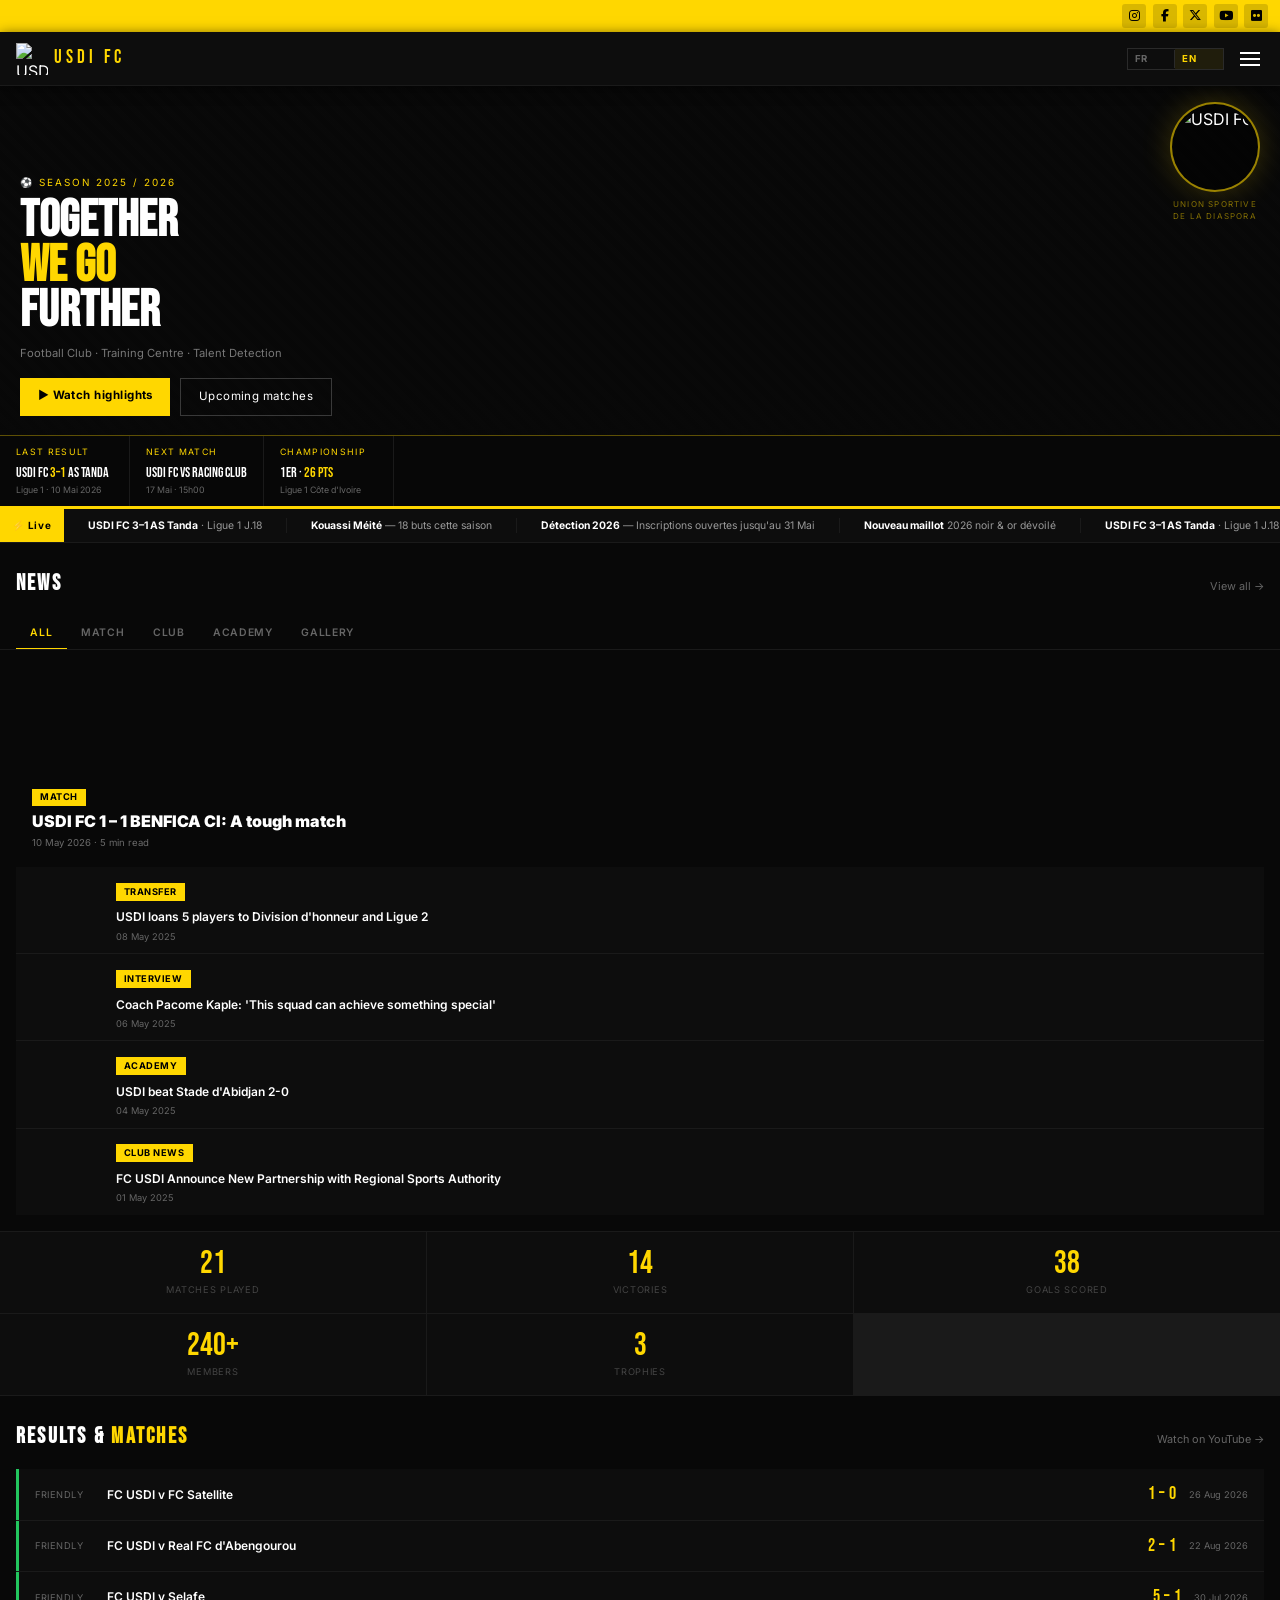
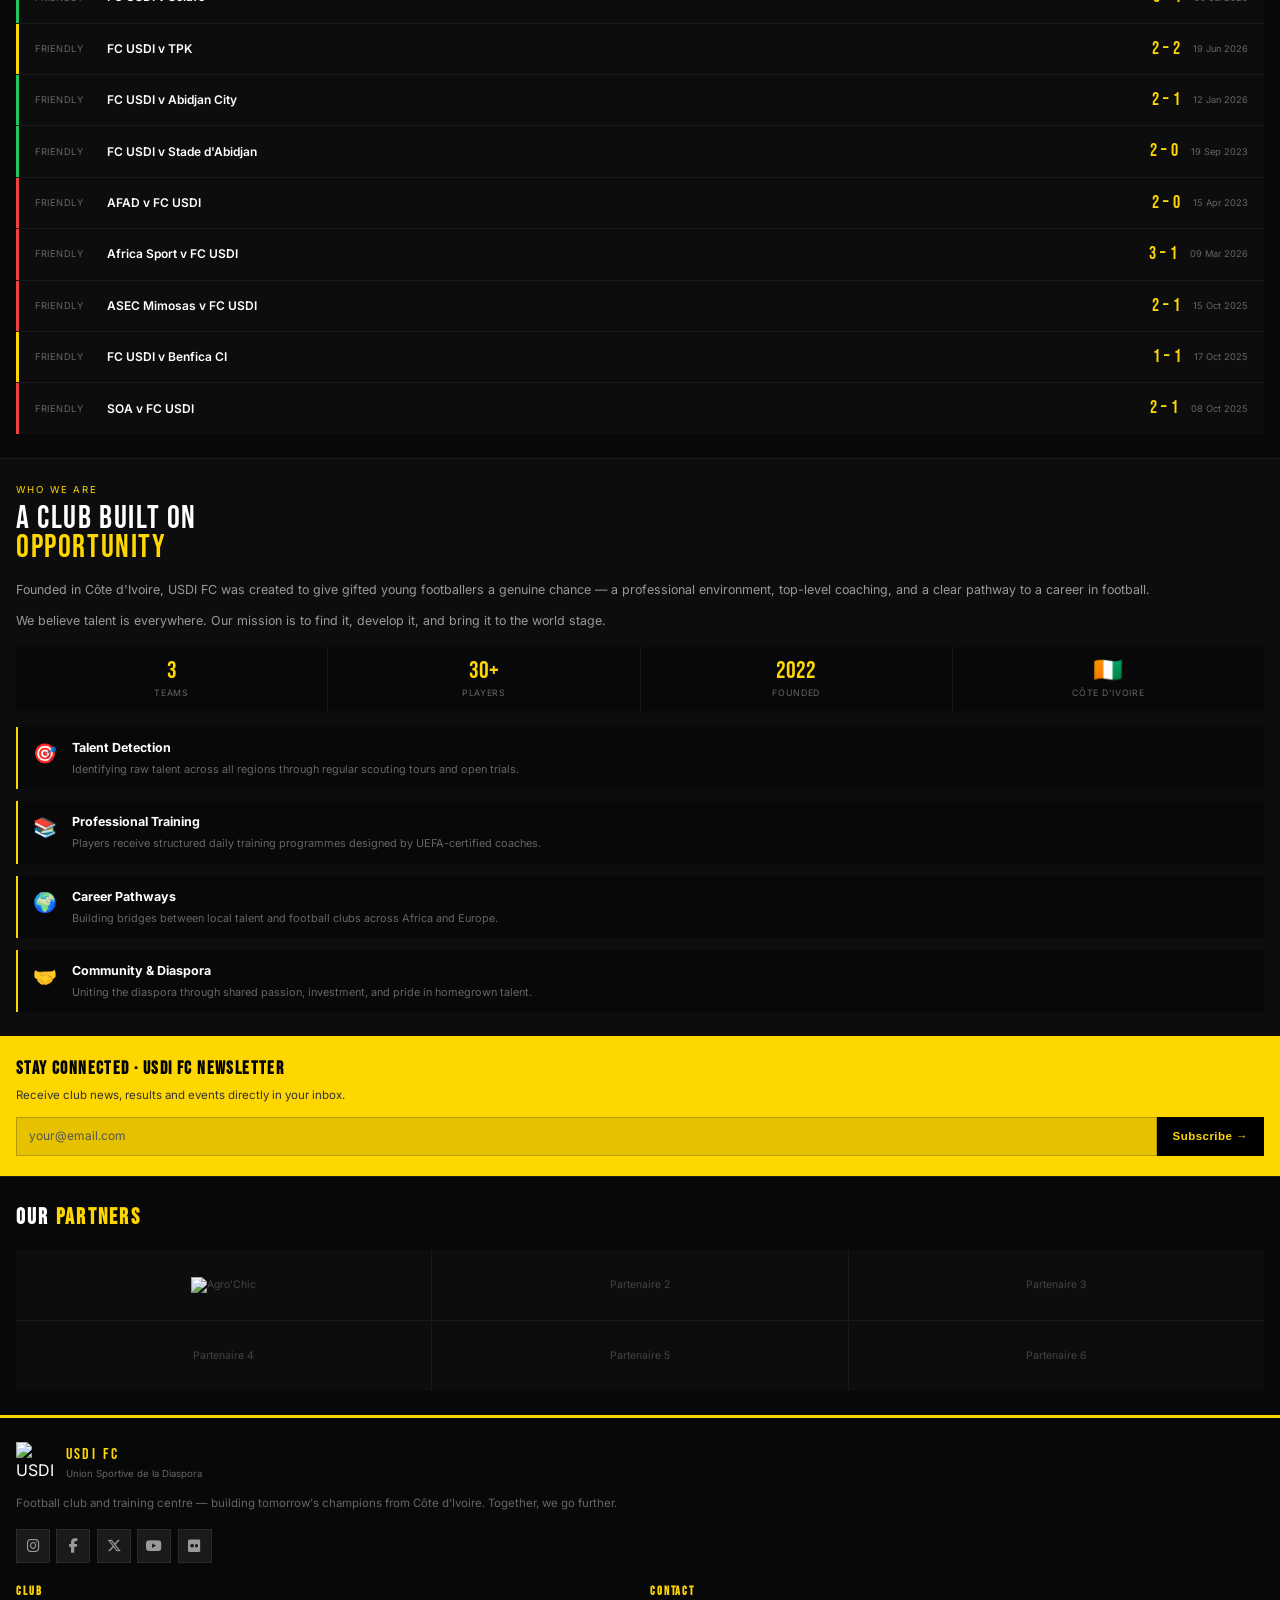
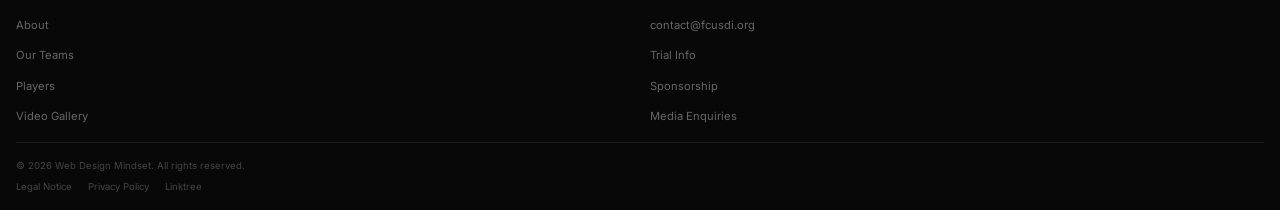
==== mobile/index.html @ ab9804a6 "Contact: standardize email to contact@fcusdi.org sitewide" ====
<!DOCTYPE html>
<html lang="en">
<head>
  <meta charset="UTF-8" />
  <meta name="viewport" content="width=device-width, initial-scale=1.0" />
  <title>USDI FC — Union Sportive de la Diaspora</title>
  <link rel="preconnect" href="https://fonts.googleapis.com" />
  <link rel="preconnect" href="https://fonts.gstatic.com" crossorigin />
  <link href="https://fonts.googleapis.com/css2?family=Bebas+Neue&family=Inter:wght@300;400;500;600;700;900&display=swap" rel="stylesheet" />
  <link rel="stylesheet" href="https://cdnjs.cloudflare.com/ajax/libs/font-awesome/6.6.0/css/all.min.css" crossorigin="anonymous" />
  <link rel="stylesheet" href="https://cdnjs.cloudflare.com/ajax/libs/flag-icons/7.2.3/css/flag-icons.min.css" crossorigin="anonymous" />
  <style>
    /* ── TOKENS ── */
    :root {
      --black:     #080808;
      --black-mid: #0d0d0d;
      --dark:      #1a1a1a;
      --gold:      #FFD700;
      --gold-dim:  rgba(255,215,0,0.35);
      --white:     #ffffff;
      --gray-1:    #2a2a2a;
      --gray-2:    #444;
      --gray-3:    #666;
      --gray-4:    #999;
      --green:     #22c55e;
      --red:       #ef4444;
      --font-d:    'Bebas Neue', sans-serif;
      --font-b:    'Inter', sans-serif;
      --tr:        0.2s ease;
    }
    *, *::before, *::after { margin:0; padding:0; box-sizing:border-box; }
    html { scroll-behavior:smooth; }
    body { font-family:var(--font-b); background:var(--black); color:var(--white); line-height:1.5; }
    a { text-decoration:none; color:inherit; }
    img { display:block; max-width:100%; }
    ul { list-style:none; }

    /* ── ANNOUNCE BAR ── */
    .announce-bar {
      background:var(--gold); padding:0 0.75rem; height:32px;
      display:flex; align-items:center; justify-content:space-between;
      font-size:0.65rem; font-weight:700; color:#000;
    }
    .announce-bar a { color:#000; }
    .announce-bar > div:first-child { display:none; }
    .announce-socials { display:flex; gap:0.4rem; margin-left:auto; }
    .announce-socials a {
      width:24px; height:24px; background:rgba(0,0,0,0.15);
      border-radius:3px; display:flex; align-items:center; justify-content:center;
      font-size:0.78rem; color:#000;
    }

    /* ── NAVBAR ── */
    .navbar {
      position:sticky; top:0; z-index:200;
      background:var(--black-mid); height:54px;
      display:flex; align-items:center; padding:0 1rem;
      gap:0.75rem; border-bottom:1px solid var(--dark);
      box-shadow:0 2px 12px rgba(0,0,0,.6);
    }
    .nav-logo { display:flex; align-items:center; gap:0.4rem; flex-shrink:0; }
    .nav-logo img { width:32px; height:32px; object-fit:contain; }
    .nav-logo-text { font-family:var(--font-d); font-size:1.2rem; color:var(--gold); letter-spacing:0.2em; }
    .nav-spacer { flex:1; }
    .lang-switcher {
      display:flex; align-items:center;
      border:1px solid var(--gray-1); overflow:hidden; flex-shrink:0;
    }
    .lang-btn {
      display:flex; align-items:center; gap:0.2rem;
      padding:0.25rem 0.45rem; background:none; border:none;
      color:var(--gray-3); font-size:0.6rem; font-weight:700;
      letter-spacing:0.06em; text-transform:uppercase; cursor:pointer;
      font-family:var(--font-b);
    }
    .lang-btn .fi { width:16px; height:12px; border-radius:2px; }
    .lang-btn.active { color:var(--gold); background:rgba(255,215,0,0.08); }
    .lang-sep { width:1px; height:18px; background:var(--gray-1); }
    .hamburger { display:flex; flex-direction:column; gap:4px; cursor:pointer; padding:4px; flex-shrink:0; }
    .hamburger span { width:20px; height:2px; background:var(--white); display:block; transition:all var(--tr); }

    /* Mobile nav drawer */
    .nav-drawer {
      display:none; position:fixed; top:0; left:0; right:0; bottom:0;
      background:rgba(0,0,0,0.96); z-index:300; flex-direction:column;
      padding:2rem 1.5rem;
    }
    .nav-drawer.open { display:flex; }
    .nav-drawer-close {
      align-self:flex-end; font-size:1.5rem; color:var(--gray-4);
      cursor:pointer; margin-bottom:2rem;
    }
    .nav-drawer ul { display:flex; flex-direction:column; gap:0; }
    .nav-drawer li a {
      display:block; padding:1rem 0;
      font-family:var(--font-d); font-size:1.8rem; color:var(--white);
      letter-spacing:0.1em; border-bottom:1px solid var(--dark);
      transition:color var(--tr);
    }
    .nav-drawer li a:hover { color:var(--gold); }
    .nav-drawer .btn-join {
      display:block; margin-top:1.5rem; padding:0.9rem;
      background:var(--gold); color:#000; text-align:center;
      font-family:var(--font-d); font-size:1.4rem; letter-spacing:0.15em;
    }

    /* ── HERO ── */
    .hero {
      position:relative; height:420px; overflow:hidden; background:var(--black);
    }
    .hero-bg {
      position:absolute; inset:0;
      background:repeating-linear-gradient(45deg,#111 0,#111 6px,#0d0d0d 6px,#0d0d0d 12px);
      opacity:0.5;
    }
    .hero-overlay { position:absolute; inset:0; background:linear-gradient(to top, rgba(8,8,8,1) 0%, rgba(0,0,0,0.3) 60%); }

    /* Lion watermark */
    .lion-bg {
      position:absolute; inset:0; overflow:hidden; pointer-events:none; z-index:1;
    }
    .lion-ghost {
      position:absolute;
      background:url('../img/lion-bg.png') no-repeat center/contain;
      filter:grayscale(1) brightness(0.5);
    }
    .lion-ghost-1 { width:320px; height:320px; right:-40px; top:-40px; opacity:0.07; animation:lf1 10s ease-in-out infinite; }
    .lion-ghost-2 { width:180px; height:180px; left:-20px; bottom:20px; opacity:0.035; animation:lf2 14s ease-in-out infinite; }
    @keyframes lf1 { 0%,100%{transform:translateY(0) scale(1);opacity:0.07} 50%{transform:translateY(-12px) scale(1.03);opacity:0.1} }
    @keyframes lf2 { 0%,100%{transform:translateY(0);opacity:0.035} 50%{transform:translateY(-8px);opacity:0.055} }

    .hero-content {
      position:absolute; inset:0; z-index:2;
      display:flex; flex-direction:column; justify-content:flex-end;
      padding:1.25rem 1.25rem 90px;
    }
    .hero-season { font-size:0.62rem; color:var(--gold); letter-spacing:0.2em; text-transform:uppercase; margin-bottom:0.5rem; }
    .hero-title {
      font-family:var(--font-d); font-size:3.2rem; line-height:0.88;
      color:var(--white); margin-bottom:0.75rem;
    }
    .hero-title em { color:var(--gold); font-style:normal; }
    .hero-subtitle { font-size:0.7rem; color:rgba(255,255,255,0.45); margin-bottom:1rem; }
    .hero-ctas { display:flex; gap:0.6rem; flex-wrap:wrap; }
    .btn-primary {
      padding:0.6rem 1.1rem; background:var(--gold); color:#000;
      font-size:0.72rem; font-weight:700; letter-spacing:0.04em;
      transition:all var(--tr);
    }
    .btn-ghost {
      padding:0.6rem 1.1rem; border:1px solid rgba(255,255,255,0.2); color:var(--white);
      font-size:0.72rem; letter-spacing:0.04em; transition:all var(--tr);
    }

    /* Hero badge */
    .hero-badge {
      position:absolute; right:1.25rem; top:1rem; z-index:2;
      display:flex; flex-direction:column; align-items:center;
    }
    .hero-badge-ring {
      width:90px; height:90px; border-radius:50%;
      border:2px solid rgba(255,215,0,0.6);
      box-shadow:0 0 30px rgba(255,215,0,0.2);
      display:flex; align-items:center; justify-content:center;
      background:rgba(0,0,0,0.5); overflow:hidden;
    }
    .hero-badge-ring img { width:80px; height:80px; border-radius:50%; object-fit:cover; }
    .hero-badge-label { font-size:0.5rem; color:rgba(255,215,0,0.5); letter-spacing:0.15em; text-align:center; margin-top:0.4rem; text-transform:uppercase; line-height:1.5; }

    /* Score bar */
    .score-bar {
      position:absolute; bottom:0; left:0; right:0; z-index:2;
      background:rgba(8,8,8,0.97); border-top:1px solid var(--gold-dim);
      display:flex; overflow-x:auto; scrollbar-width:none;
    }
    .score-bar::-webkit-scrollbar { display:none; }
    .score-item { flex:0 0 auto; padding:0.6rem 1rem; border-right:1px solid var(--dark); min-width:130px; }
    .score-label { font-size:0.55rem; color:var(--gold); letter-spacing:0.15em; text-transform:uppercase; margin-bottom:0.2rem; }
    .score-value { font-family:var(--font-d); font-size:0.9rem; color:var(--white); }
    .score-value .hl { color:var(--gold); }
    .score-sub { font-size:0.55rem; color:var(--gray-3); }

    /* ── GOLD LINE ── */
    .gold-line { height:3px; background:var(--gold); }

    /* ── TICKER ── */
    .ticker { background:var(--black-mid); border-bottom:1px solid var(--dark); height:34px; display:flex; align-items:center; overflow:hidden; }
    .ticker-label { flex-shrink:0; background:var(--gold); color:#000; padding:0 0.75rem; height:100%; display:flex; align-items:center; font-size:0.62rem; font-weight:700; letter-spacing:0.08em; white-space:nowrap; }
    .ticker-track { display:flex; animation:ticker 25s linear infinite; white-space:nowrap; }
    .ticker-track span { padding:0 1.5rem; font-size:0.65rem; color:var(--gray-4); border-right:1px solid var(--dark); }
    .ticker-track span strong { color:var(--white); }
    @keyframes ticker { 0%{transform:translateX(0)} 100%{transform:translateX(-50%)} }

    /* ── SECTIONS ── */
    .section-wrap { padding:0 1rem; }
    .section-heading { display:flex; justify-content:space-between; align-items:baseline; margin-bottom:1rem; }
    .section-heading h2 { font-family:var(--font-d); font-size:1.4rem; color:var(--white); letter-spacing:0.1em; }
    .section-heading h2 span { color:var(--gold); }
    .section-heading a { font-size:0.68rem; color:var(--gray-3); }

    /* ── NEWS ── */
    .news-section { background:var(--black); padding:1.5rem 0 1rem; }
    .cat-tabs { display:flex; gap:0; overflow-x:auto; margin-bottom:1rem; border-bottom:1px solid var(--dark); scrollbar-width:none; }
    .cat-tabs::-webkit-scrollbar { display:none; }
    .cat-tab { flex-shrink:0; padding:0.5rem 0.9rem; font-size:0.65rem; font-weight:600; color:var(--gray-3); letter-spacing:0.06em; text-transform:uppercase; border-bottom:2px solid transparent; cursor:pointer; white-space:nowrap; margin-bottom:-1px; }
    .cat-tab.active { color:var(--gold); border-bottom-color:var(--gold); }

    .news-featured {
      position:relative; overflow:hidden; cursor:pointer; margin:0 1rem 1px;
    }
    .news-featured-img {
      height:200px;
      background:repeating-linear-gradient(45deg,#1a1a1a 0,#1a1a1a 6px,#111 6px,#111 12px);
      display:flex; align-items:center; justify-content:center; font-size:3rem;
    }
    .news-featured-overlay { position:absolute; inset:0; background:linear-gradient(to top, rgba(8,8,8,1) 0%, rgba(0,0,0,0) 50%); }
    .news-featured-body { position:absolute; bottom:0; left:0; right:0; padding:1rem; }
    .news-tag { display:inline-block; padding:0.12rem 0.5rem; background:var(--gold); color:#000; font-size:0.58rem; font-weight:700; letter-spacing:0.06em; text-transform:uppercase; margin-bottom:0.35rem; }
    .news-featured-title { font-size:1rem; font-weight:900; color:var(--white); line-height:1.2; }
    .news-meta { font-size:0.6rem; color:rgba(255,255,255,0.4); margin-top:0.3rem; }

    .news-grid-mobile { display:flex; flex-direction:column; gap:1px; background:var(--dark); margin:1px 1rem 0; }
    .news-card-sm {
      background:var(--black-mid); display:flex; cursor:pointer;
      transition:background var(--tr);
    }
    .news-card-sm:hover { background:#111; }
    .news-card-sm-img {
      width:90px; height:70px; flex-shrink:0;
      background:repeating-linear-gradient(45deg,#1a1a1a 0,#1a1a1a 6px,#111 6px,#111 12px);
      display:flex; align-items:center; justify-content:center; font-size:1.5rem;
    }
    .news-card-sm-body { padding:0.6rem; flex:1; }
    .news-card-sm-title { font-size:0.75rem; font-weight:600; color:var(--white); line-height:1.3; margin-top:0.2rem; }

    /* ── STATS BAND ── */
    .stats-band { background:var(--black-mid); border-top:1px solid var(--dark); border-bottom:1px solid var(--dark); display:grid; grid-template-columns:repeat(3,1fr); gap:1px; background:var(--dark); }
    .stat-item-m { background:var(--black-mid); padding:1rem 0; text-align:center; }
    .stat-num-m { font-family:var(--font-d); font-size:2rem; color:var(--gold); line-height:1; }
    .stat-lbl-m { font-size:0.58rem; color:var(--gray-2); letter-spacing:0.08em; text-transform:uppercase; margin-top:0.2rem; }

    /* ── FIXTURES ── */
    .fixtures-section { background:var(--black); padding:1.5rem 0; }
    .fixtures-scroll { display:flex; flex-direction:column; gap:1px; background:var(--dark); margin:0 1rem; }
    .fixture-card {
      background:var(--black-mid); padding:0.75rem 1rem;
      border-left:3px solid var(--dark); display:flex; align-items:center; gap:0.75rem;
    }
    .fixture-card.result-win { border-left-color:var(--green); }
    .fixture-card.result-loss { border-left-color:var(--red); }
    .fixture-card.result-draw { border-left-color:var(--gold); }
    .fixture-comp { font-size:0.58rem; color:var(--gray-3); letter-spacing:0.06em; text-transform:uppercase; flex-shrink:0; min-width:60px; }
    .fixture-teams-m { flex:1; font-size:0.75rem; color:var(--white); font-weight:600; }
    .fixture-score-m { font-family:var(--font-d); font-size:1.1rem; color:var(--gold); letter-spacing:0.05em; flex-shrink:0; }
    .fixture-date-m { font-size:0.58rem; color:var(--gray-3); flex-shrink:0; }

    /* ── SPOTLIGHT ── */
    .spotlight-section {
      position:relative; background:var(--black-mid); overflow:hidden;
      height:160px; display:flex; align-items:center;
      border-top:1px solid var(--dark); border-bottom:1px solid var(--dark);
    }
    .spotlight-bg { position:absolute; right:0; top:0; bottom:0; width:60%; background:repeating-linear-gradient(45deg,#111 0,#111 5px,#0d0d0d 5px,#0d0d0d 10px); }
    .spotlight-fade { position:absolute; inset:0; background:linear-gradient(to right, var(--black-mid) 50%, transparent 85%); }
    .spotlight-content { position:relative; z-index:2; padding:0 1.25rem; }
    .spotlight-eye { font-size:0.6rem; color:var(--gold); letter-spacing:0.2em; text-transform:uppercase; margin-bottom:0.35rem; }
    .spotlight-name { font-family:var(--font-d); font-size:2.2rem; line-height:0.88; color:var(--white); margin-bottom:0.4rem; }
    .spotlight-name span { color:var(--gold); }
    .spotlight-detail { font-size:0.65rem; color:var(--gray-3); }

    /* ── PLAYERS ── */
    .players-section { background:var(--black); padding:1.5rem 0; }
    .players-scroll-m { display:flex; gap:1px; background:var(--dark); overflow-x:auto; scrollbar-width:thin; scrollbar-color:var(--gold) var(--black); margin:0 1rem; }
    .player-card-m { background:var(--black-mid); flex:0 0 150px; overflow:hidden; cursor:pointer; }
    .player-card-img-m { height:120px; background:repeating-linear-gradient(45deg,#1a1a1a 0,#1a1a1a 6px,#111 6px,#111 12px); display:flex; align-items:center; justify-content:center; font-size:2rem; position:relative; }
    .player-card-num-m { position:absolute; top:6px; right:6px; font-family:var(--font-d); font-size:1rem; color:var(--gold); }
    .player-card-body-m { padding:0.6rem; }
    .player-pos-m { display:inline-block; padding:0.1rem 0.4rem; font-size:0.58rem; font-weight:700; letter-spacing:0.05em; text-transform:uppercase; margin-bottom:0.2rem; }
    .pos-FWD { background:rgba(255,215,0,0.15); color:var(--gold); }
    .pos-MID { background:rgba(34,197,94,0.15); color:var(--green); }
    .pos-DEF { background:rgba(59,130,246,0.15); color:#60a5fa; }
    .pos-GK  { background:rgba(239,68,68,0.15); color:var(--red); }
    .player-card-m h3 { font-size:0.78rem; font-weight:700; color:var(--white); margin-bottom:0.15rem; }
    .player-team-m { font-size:0.58rem; color:var(--gray-3); margin-bottom:0.4rem; }
    .player-stats-m { display:flex; gap:0.3rem; }
    .pcs-m { text-align:center; flex:1; }
    .pcs-m .v { font-family:var(--font-d); font-size:0.9rem; color:var(--gold); }
    .pcs-m .l { font-size:0.5rem; color:var(--gray-3); text-transform:uppercase; }

    /* ── CLUB SECTION ── */
    .club-section { background:var(--black-mid); padding:1.5rem 0; border-top:1px solid var(--dark); }
    .club-eyebrow { font-size:0.6rem; color:var(--gold); letter-spacing:0.2em; text-transform:uppercase; margin-bottom:0.5rem; }
    .club-title { font-family:var(--font-d); font-size:2rem; line-height:0.9; color:var(--white); letter-spacing:0.05em; margin-bottom:1rem; }
    .club-title em { color:var(--gold); font-style:normal; }
    .club-p { font-size:0.78rem; color:var(--gray-4); line-height:1.7; margin-bottom:0.6rem; }
    .club-stats-m { display:grid; grid-template-columns:repeat(4,1fr); gap:1px; background:var(--dark); margin:1rem 0; }
    .club-stat-m { background:var(--black); padding:0.75rem 0; text-align:center; }
    .club-stat-m .val { font-family:var(--font-d); font-size:1.5rem; color:var(--gold); line-height:1; }
    .club-stat-m .lbl { font-size:0.55rem; color:var(--gray-3); letter-spacing:0.08em; text-transform:uppercase; margin-top:0.2rem; }
    .club-pillars-m { display:flex; flex-direction:column; gap:0.75rem; }
    .club-pillar-m { display:flex; gap:0.75rem; padding:0.75rem; background:var(--black); border-left:2px solid var(--gold); }
    .pillar-icon-m { font-size:1.2rem; flex-shrink:0; width:30px; text-align:center; }
    .club-pillar-m h3 { font-size:0.78rem; font-weight:700; color:var(--white); margin-bottom:0.2rem; }
    .club-pillar-m p { font-size:0.68rem; color:var(--gray-3); line-height:1.5; }

    /* ── NEWSLETTER ── */
    .newsletter-section { background:var(--gold); padding:1.25rem 1rem; }
    .newsletter-section h3 { font-family:var(--font-d); font-size:1.1rem; color:#000; letter-spacing:0.08em; margin-bottom:0.3rem; }
    .newsletter-section p { font-size:0.72rem; color:#333; margin-bottom:0.75rem; }
    .newsletter-form { display:flex; gap:0; }
    .newsletter-input { flex:1; padding:0.6rem 0.75rem; background:rgba(0,0,0,0.1); border:1px solid rgba(0,0,0,0.2); font:inherit; font-size:0.75rem; color:#000; outline:none; }
    .newsletter-input::placeholder { color:#555; }
    .newsletter-btn { padding:0.6rem 1rem; background:#000; color:var(--gold); font-size:0.72rem; font-weight:700; letter-spacing:0.04em; border:none; cursor:pointer; white-space:nowrap; }

    /* ── PARTNERS ── */
    .partners-section { background:var(--black); padding:1.5rem 0; border-top:1px solid var(--dark); }
    .partners-grid-m { display:grid; grid-template-columns:repeat(3,1fr); gap:1px; background:var(--dark); margin:0 1rem; }
    .partner-card-m { background:var(--black-mid); height:70px; display:flex; align-items:center; justify-content:center; font-size:0.65rem; color:var(--gray-2); overflow:hidden; padding:0.4rem; }
    .partner-logo-m { max-width:100%; max-height:60px; object-fit:contain; filter:grayscale(30%); }

    /* ── FOOTER ── */
    .footer { background:var(--black); border-top:3px solid var(--gold); padding:1.5rem 1rem 1rem; }
    .footer-logo-m { display:flex; align-items:center; gap:0.6rem; margin-bottom:0.75rem; }
    .footer-logo-m img { width:40px; height:40px; object-fit:contain; }
    .footer-logo-name { font-family:var(--font-d); font-size:1rem; color:var(--gold); letter-spacing:0.15em; }
    .footer-logo-sub { font-size:0.6rem; color:var(--gray-3); }
    .footer-brand-p { font-size:0.72rem; color:var(--gray-3); line-height:1.6; margin-bottom:1rem; }
    .footer-socials-m { display:flex; gap:0.4rem; margin-bottom:1.25rem; flex-wrap:wrap; }
    .footer-social-m { width:34px; height:34px; background:var(--dark); border:1px solid var(--gray-1); display:flex; align-items:center; justify-content:center; font-size:0.9rem; color:var(--gray-4); transition:all var(--tr); }
    .footer-social-m:hover { background:var(--gold); color:#000; }
    .footer-cols { display:grid; grid-template-columns:1fr 1fr; gap:1.25rem; margin-bottom:1rem; }
    .footer-col h4 { font-family:var(--font-d); font-size:0.78rem; color:var(--gold); letter-spacing:0.15em; margin-bottom:0.6rem; }
    .footer-col ul { display:flex; flex-direction:column; gap:0.4rem; }
    .footer-col a { font-size:0.7rem; color:var(--gray-3); }
    .footer-bottom-m { padding-top:1rem; border-top:1px solid var(--dark); font-size:0.6rem; color:var(--gray-2); display:flex; flex-direction:column; gap:0.4rem; }
    .footer-bottom-m a { color:var(--gray-2); }
    .footer-links-m { display:flex; gap:1rem; flex-wrap:wrap; }
  </style>
</head>
<body>

<!-- ANNOUNCEMENT BAR -->
<div class="announce-bar">
  <div data-i18n-html="announce">🔔 Détection 2026 — <a href="#club">Inscriptions ouvertes</a></div>
  <div class="announce-socials">
    <a href="https://www.instagram.com/unionsportivedeladiaspora/" target="_blank"><i class="fa-brands fa-instagram"></i></a>
    <a href="https://www.facebook.com/unionsportivedeladiaspora" target="_blank"><i class="fa-brands fa-facebook-f"></i></a>
    <a href="https://x.com/fcusdi" target="_blank"><i class="fa-brands fa-x-twitter"></i></a>
    <a href="https://www.youtube.com/channel/UCHBA-fiMs9pzXdzV5kR6Mww" target="_blank"><i class="fa-brands fa-youtube"></i></a>
    <a href="https://www.flickr.com/photos/202598756@N03/albums/" target="_blank"><i class="fa-brands fa-flickr"></i></a>
  </div>
</div>

<!-- NAVBAR -->
<nav class="navbar">
  <a class="nav-logo" href="../FC USDI Desktop.html">
    <img src="../img/logo.png" alt="USDI FC" />
    <span class="nav-logo-text">USDI FC</span>
  </a>
  <div class="nav-spacer"></div>
  <div class="lang-switcher">
    <button class="lang-btn" data-lang="fr" onclick="setLang('fr')">FR <span class="fi fi-fr"></span></button>
    <span class="lang-sep"></span>
    <button class="lang-btn active" data-lang="en" onclick="setLang('en')">EN <span class="fi fi-gb"></span></button>
  </div>
  <div class="hamburger" onclick="document.getElementById('drawer').classList.add('open')">
    <span></span><span></span><span></span>
  </div>
</nav>

<!-- NAV DRAWER -->
<div class="nav-drawer" id="drawer">
  <div class="nav-drawer-close" onclick="document.getElementById('drawer').classList.remove('open')">✕</div>
  <ul>
    <li><a href="../FC USDI Desktop.html" data-i18n="nav.home" onclick="document.getElementById('drawer').classList.remove('open')"><i class="fa-solid fa-house" style="color:var(--gold);margin-right:.6rem;width:1.2rem"></i>Accueil</a></li>
    <li><a href="#news" data-i18n="nav.news" onclick="document.getElementById('drawer').classList.remove('open')"><i class="fa-solid fa-newspaper" style="color:var(--gold);margin-right:.6rem;width:1.2rem"></i>Actualités</a></li>
    <li><a href="../teams.html" data-i18n="nav.team" onclick="document.getElementById('drawer').classList.remove('open')"><i class="fa-solid fa-shield-halved" style="color:var(--gold);margin-right:.6rem;width:1.2rem"></i>Équipe</a></li>
    <li><a href="#fixtures" data-i18n="nav.results" onclick="document.getElementById('drawer').classList.remove('open')"><i class="fa-solid fa-futbol" style="color:var(--gold);margin-right:.6rem;width:1.2rem"></i>Résultats</a></li>
    <li><a href="#club" data-i18n="nav.club" onclick="document.getElementById('drawer').classList.remove('open')"><i class="fa-solid fa-star" style="color:var(--gold);margin-right:.6rem;width:1.2rem"></i>Club</a></li>
  </ul>
  <a href="https://wa.me/+436607118373" target="_blank" class="btn-join" data-i18n="nav.join">Rejoindre</a>
</div>

<!-- HERO -->
<section class="hero">
  <div class="hero-bg"></div>
  <div class="hero-overlay"></div>
  <div class="lion-bg">
    <div class="lion-ghost lion-ghost-1"></div>
    <div class="lion-ghost lion-ghost-2"></div>
  </div>
  <div class="hero-badge">
    <div class="hero-badge-ring">
      <img src="../img/logo.png" alt="USDI FC" />
    </div>
    <div class="hero-badge-label">UNION SPORTIVE<br />DE LA DIASPORA</div>
  </div>
  <div class="hero-content">
    <div class="hero-season" data-i18n="hero.season">⚽ Saison 2025 / 2026</div>
    <h1 class="hero-title" data-i18n-html="hero.title">ENSEMBLE<br /><em>ON VA</em><br />PLUS LOIN</h1>
    <p class="hero-subtitle" data-i18n="hero.subtitle">Club de Football · Centre de Formation · Détection de Talents</p>
    <div class="hero-ctas">
      <a href="https://youtu.be/dxUdnCNXiu0?si=s-A_6BBn8gPugwDK" target="_blank" class="btn-primary" data-i18n="hero.cta1">▶ Voir les temps forts</a>
      <a href="#fixtures" class="btn-ghost" data-i18n="hero.cta2">Prochains matchs</a>
    </div>
  </div>
  <div class="score-bar">
    <div class="score-item">
      <div class="score-label" data-i18n="hero.last">Dernier résultat</div>
      <div class="score-value">USDI FC <span class="hl">3–1</span> AS Tanda</div>
      <div class="score-sub">Ligue 1 · 10 Mai 2026</div>
    </div>
    <div class="score-item">
      <div class="score-label" data-i18n="hero.next">Prochain match</div>
      <div class="score-value">USDI FC vs Racing Club</div>
      <div class="score-sub">17 Mai · 15h00</div>
    </div>
    <div class="score-item">
      <div class="score-label" data-i18n="hero.champ">Championnat</div>
      <div class="score-value">1er · <span class="hl">26 pts</span></div>
      <div class="score-sub" data-i18n="hero.champ.sub">Ligue 1 Côte d'Ivoire</div>
    </div>
  </div>
</section>

<!-- GOLD LINE -->
<div class="gold-line"></div>

<!-- TICKER -->
<div class="ticker">
  <span class="ticker-label">⚡ Live</span>
  <div class="ticker-track">
    <span><strong>USDI FC 3–1 AS Tanda</strong> · Ligue 1 J.18</span>
    <span><strong>Kouassi Méité</strong> — 18 buts cette saison</span>
    <span><strong>Détection 2026</strong> — Inscriptions ouvertes jusqu'au 31 Mai</span>
    <span><strong>Nouveau maillot</strong> 2026 noir &amp; or dévoilé</span>
    <span><strong>USDI FC 3–1 AS Tanda</strong> · Ligue 1 J.18</span>
    <span><strong>Kouassi Méité</strong> — 18 buts cette saison</span>
    <span><strong>Détection 2026</strong> — Inscriptions ouvertes jusqu'au 31 Mai</span>
    <span><strong>Nouveau maillot</strong> 2026 noir &amp; or dévoilé</span>
  </div>
</div>

<!-- NEWS -->
<section class="news-section" id="news">
  <div class="section-wrap">
    <div class="section-heading">
      <h2 data-i18n="news.heading">Actualités</h2>
      <a href="#" data-i18n="news.viewall">Tout voir →</a>
    </div>
  </div>
  <div class="cat-tabs" style="padding:0 1rem">
    <span class="cat-tab active" data-i18n="tab.all">Tout</span>
    <span class="cat-tab" data-i18n="tab.match">Match</span>
    <span class="cat-tab" data-i18n="tab.club">Club</span>
    <span class="cat-tab" data-i18n="tab.academy">Formation</span>
    <span class="cat-tab" data-i18n="tab.gallery">Galerie</span>
  </div>
  <div class="news-featured" onclick="location.href='#'">
    <div class="news-featured-img" style="background:url('../img/match-featured.jpg') center/cover no-repeat;font-size:0"></div>
    <div class="news-featured-overlay"></div>
    <div class="news-featured-body">
      <span class="news-tag" data-i18n="tab.match">Match</span>
      <div class="news-featured-title" data-i18n="news.featured.title">USDI FC 3 – 1 AS Tanda : Une victoire de caractère</div>
      <div class="news-meta" data-i18n="news.featured.meta">10 Mai 2026 · 5 min de lecture</div>
    </div>
  </div>
  <div class="news-grid-mobile" id="news-grid"></div>
</section>

<!-- STATS BAND -->
<div class="stats-band">
  <div class="stat-item-m"><div class="stat-num-m">21</div><div class="stat-lbl-m" data-i18n="stat.matches">Matchs joués</div></div>
  <div class="stat-item-m"><div class="stat-num-m">14</div><div class="stat-lbl-m" data-i18n="stat.wins">Victoires</div></div>
  <div class="stat-item-m"><div class="stat-num-m">38</div><div class="stat-lbl-m" data-i18n="stat.goals">Buts marqués</div></div>
  <div class="stat-item-m"><div class="stat-num-m">240+</div><div class="stat-lbl-m" data-i18n="stat.members">Membres</div></div>
  <div class="stat-item-m"><div class="stat-num-m">3</div><div class="stat-lbl-m" data-i18n="stat.trophies">Trophées</div></div>
</div>

<!-- FIXTURES -->
<section class="fixtures-section" id="fixtures">
  <div class="section-wrap">
    <div class="section-heading">
      <h2 data-i18n-html="fixtures.heading">Résultats & <span>Matchs</span></h2>
      <a href="../teams.html" data-i18n="fixtures.all">Tous →</a>
    </div>
  </div>
  <div class="fixtures-scroll" id="fixtures-strip"></div>
</section>


<!-- CLUB -->
<section class="club-section" id="club">
  <div class="section-wrap">
    <div class="club-eyebrow" data-i18n="club.eyebrow">Qui sommes-nous</div>
    <div class="club-title" data-i18n-html="club.title">Un club fondé sur<br /><em>l'Opportunité</em></div>
    <p class="club-p" data-i18n="club.p1">Fondé en Côte d'Ivoire, l'USDI FC a été créé pour offrir aux jeunes footballeurs talentueux une véritable chance.</p>
    <p class="club-p" data-i18n="club.p2">Nous croyons que le talent est partout. Notre mission est de le découvrir, de le développer, et de le porter sur la scène mondiale.</p>
    <div class="club-stats-m">
      <div class="club-stat-m"><div class="val">3</div><div class="lbl" data-i18n="club.stat.teams">Équipes</div></div>
      <div class="club-stat-m"><div class="val">30+</div><div class="lbl" data-i18n="club.stat.players">Joueurs</div></div>
      <div class="club-stat-m"><div class="val">2022</div><div class="lbl" data-i18n="club.stat.founded">Fondé</div></div>
      <div class="club-stat-m"><div class="val">🇨🇮</div><div class="lbl">Côte d'Ivoire</div></div>
    </div>
    <div class="club-pillars-m">
      <div class="club-pillar-m"><div class="pillar-icon-m">🎯</div><div><h3 data-i18n="club.p1.title">Détection de Talents</h3><p data-i18n="club.p1.text">Identification des talents bruts dans toutes les régions.</p></div></div>
      <div class="club-pillar-m"><div class="pillar-icon-m">📚</div><div><h3 data-i18n="club.p2.title">Formation Professionnelle</h3><p data-i18n="club.p2.text">Programmes d'entraînement par des entraîneurs certifiés UEFA.</p></div></div>
      <div class="club-pillar-m"><div class="pillar-icon-m">🌍</div><div><h3 data-i18n="club.p3.title">Passerelles de Carrière</h3><p data-i18n="club.p3.text">Liens entre talents ivoiriens et clubs à travers l'Afrique et l'Europe.</p></div></div>
      <div class="club-pillar-m"><div class="pillar-icon-m">🤝</div><div><h3 data-i18n="club.p4.title">Communauté &amp; Diaspora</h3><p data-i18n="club.p4.text">Unir la diaspora autour d'une passion partagée.</p></div></div>
    </div>
  </div>
</section>

<!-- NEWSLETTER -->
<div class="newsletter-section" id="contact">
  <h3 data-i18n="newsletter.title">RESTEZ CONNECTÉ · NEWSLETTER USDI FC</h3>
  <p data-i18n="newsletter.sub">Recevez les actualités, résultats et événements du club.</p>
  <div class="newsletter-form">
    <input class="newsletter-input" type="email" placeholder="votre@email.com" data-i18n-ph="newsletter.input" />
    <button class="newsletter-btn" data-i18n="newsletter.btn">S'inscrire →</button>
  </div>
</div>

<!-- PARTNERS -->
<section class="partners-section">
  <div class="section-wrap">
    <div class="section-heading">
      <h2 data-i18n-html="partners.heading">Nos <span>Partenaires</span></h2>
    </div>
  </div>
  <div class="partners-grid-m">
    <div class="partner-card-m"><img src="../img/partner-agrochic.jpg" alt="Agro'Chic" class="partner-logo-m" /></div>
    <div class="partner-card-m" style="font-size:0.65rem;color:var(--gray-2)">Partenaire 2</div>
    <div class="partner-card-m" style="font-size:0.65rem;color:var(--gray-2)">Partenaire 3</div>
    <div class="partner-card-m" style="font-size:0.65rem;color:var(--gray-2)">Partenaire 4</div>
    <div class="partner-card-m" style="font-size:0.65rem;color:var(--gray-2)">Partenaire 5</div>
    <div class="partner-card-m" style="font-size:0.65rem;color:var(--gray-2)">Partenaire 6</div>
  </div>
</section>

<!-- FOOTER -->
<footer class="footer">
  <div class="footer-logo-m">
    <img src="../img/logo.png" alt="USDI FC" />
    <div>
      <div class="footer-logo-name">USDI FC</div>
      <div class="footer-logo-sub">Union Sportive de la Diaspora</div>
    </div>
  </div>
  <p class="footer-brand-p" data-i18n="footer.brand">Club de football et centre de formation — construisons les champions de demain.</p>
  <div class="footer-socials-m">
    <a href="https://www.instagram.com/unionsportivedeladiaspora/" target="_blank" class="footer-social-m"><i class="fa-brands fa-instagram"></i></a>
    <a href="https://www.facebook.com/unionsportivedeladiaspora" target="_blank" class="footer-social-m"><i class="fa-brands fa-facebook-f"></i></a>
    <a href="https://x.com/fcusdi" target="_blank" class="footer-social-m"><i class="fa-brands fa-x-twitter"></i></a>
    <a href="https://www.youtube.com/channel/UCHBA-fiMs9pzXdzV5kR6Mww" target="_blank" class="footer-social-m"><i class="fa-brands fa-youtube"></i></a>
    <a href="https://www.flickr.com/photos/202598756@N03/albums/" target="_blank" class="footer-social-m"><i class="fa-brands fa-flickr"></i></a>
  </div>
  <div class="footer-cols">
    <div class="footer-col">
      <h4 data-i18n="footer.col1">Club</h4>
      <ul>
        <li><a href="#club" data-i18n="footer.about">À propos</a></li>
        <li><a href="../teams.html" data-i18n="footer.teams">Nos équipes</a></li>
        <li><a href="../players.html" data-i18n="footer.players">Joueurs</a></li>
        <li><a href="https://www.youtube.com/channel/UCHBA-fiMs9pzXdzV5kR6Mww" target="_blank" data-i18n="footer.gallery">Galerie vidéo</a></li>
      </ul>
    </div>
    <div class="footer-col">
      <h4 data-i18n="footer.col3">Contact</h4>
      <ul>
        <li><a href="mailto:contact@fcusdi.org">contact@fcusdi.org</a></li>
        <li><a href="https://wa.me/+436607118373" target="_blank" data-i18n="footer.trials">Info détection</a></li>
        <li><a href="#" data-i18n="footer.sponsor">Sponsoring</a></li>
        <li><a href="#" data-i18n="footer.media">Relations presse</a></li>
      </ul>
    </div>
  </div>
  <div class="footer-bottom-m">
    <span data-i18n="footer.copy">© 2026 USDI FC — Union Sportive de la Diaspora. Tous droits réservés.</span>
    <div class="footer-links-m">
      <a href="#" data-i18n="footer.legal">Mentions légales</a>
      <a href="#" data-i18n="footer.privacy">Politique de confidentialité</a>
      <a href="https://linktr.ee/fcusdi" target="_blank">Linktree</a>
    </div>
  </div>
</footer>

<script src="../js/data.js"></script>
<script src="../js/main.js"></script>
<script src="../js/i18n.js"></script>
<script>
  // News cards
  const ng = document.getElementById('news-grid');
  ng.innerHTML = NEWS.map(n => `
    <div class="news-card-sm" onclick="${n.link ? `window.open('${n.link}','_blank')` : `location.href='#'`}">
      <div class="news-card-sm-img" style="${n.photo ? `background:url('../${n.photo}') center/cover no-repeat;font-size:0` : ''}">
        ${n.photo ? '' : n.emoji}
      </div>
      <div class="news-card-sm-body">
        <span class="news-tag">${n.tag}</span>
        <div class="news-card-sm-title">${n.title}</div>
        <div class="news-meta" style="font-size:.58rem;color:var(--gray-3)">${n.date}</div>
      </div>
    </div>
  `).join('');

  // Fixtures
  const fs = document.getElementById('fixtures-strip');
  fs.innerHTML = FIXTURES.map(f => `
    <div class="fixture-card result-${f.result}">
      <div class="fixture-comp">${f.competition}</div>
      <div class="fixture-teams-m">${f.home} v ${f.away}</div>
      <div class="fixture-score-m">${f.score}</div>
      <div class="fixture-date-m">${f.date}</div>
    </div>
  `).join('');


  // Category tabs
  document.querySelectorAll('.cat-tab').forEach(tab => {
    tab.addEventListener('click', () => {
      document.querySelectorAll('.cat-tab').forEach(t => t.classList.remove('active'));
      tab.classList.add('active');
    });
  });
</script>

</body>
</html>
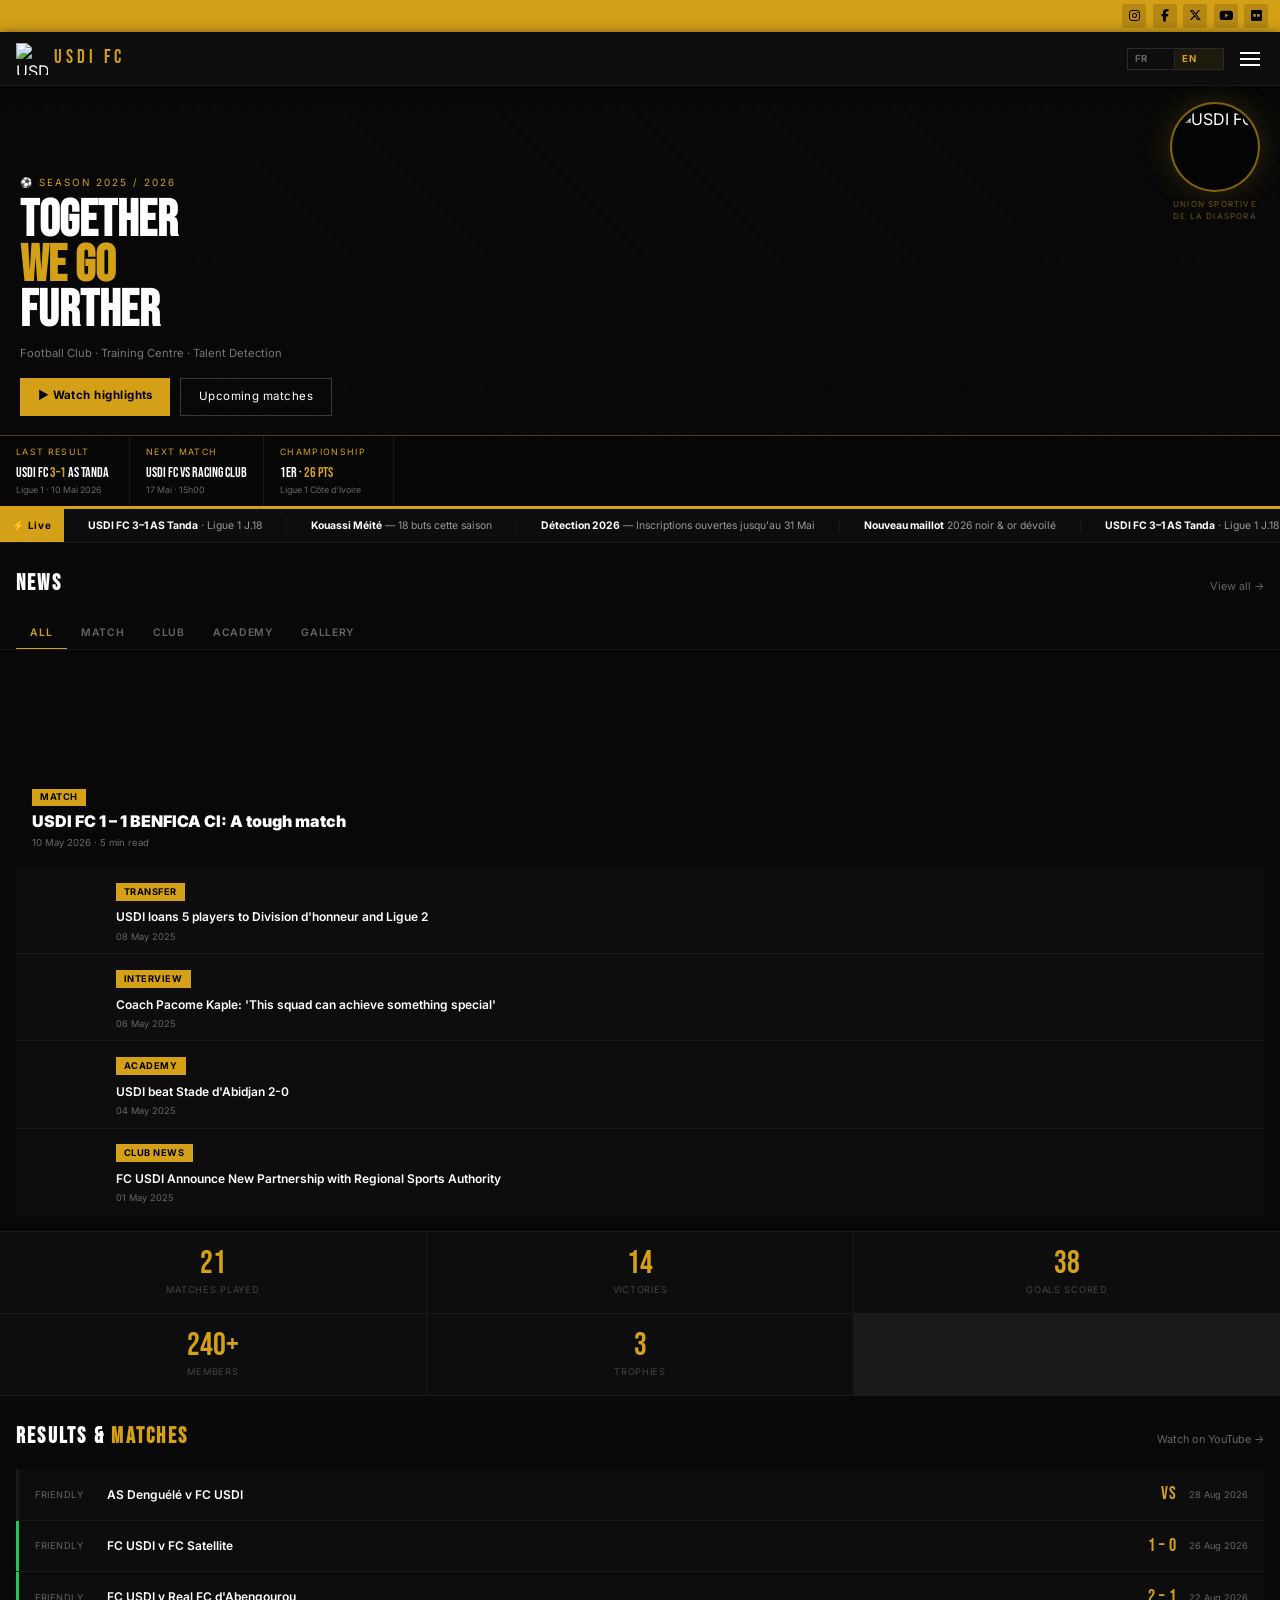
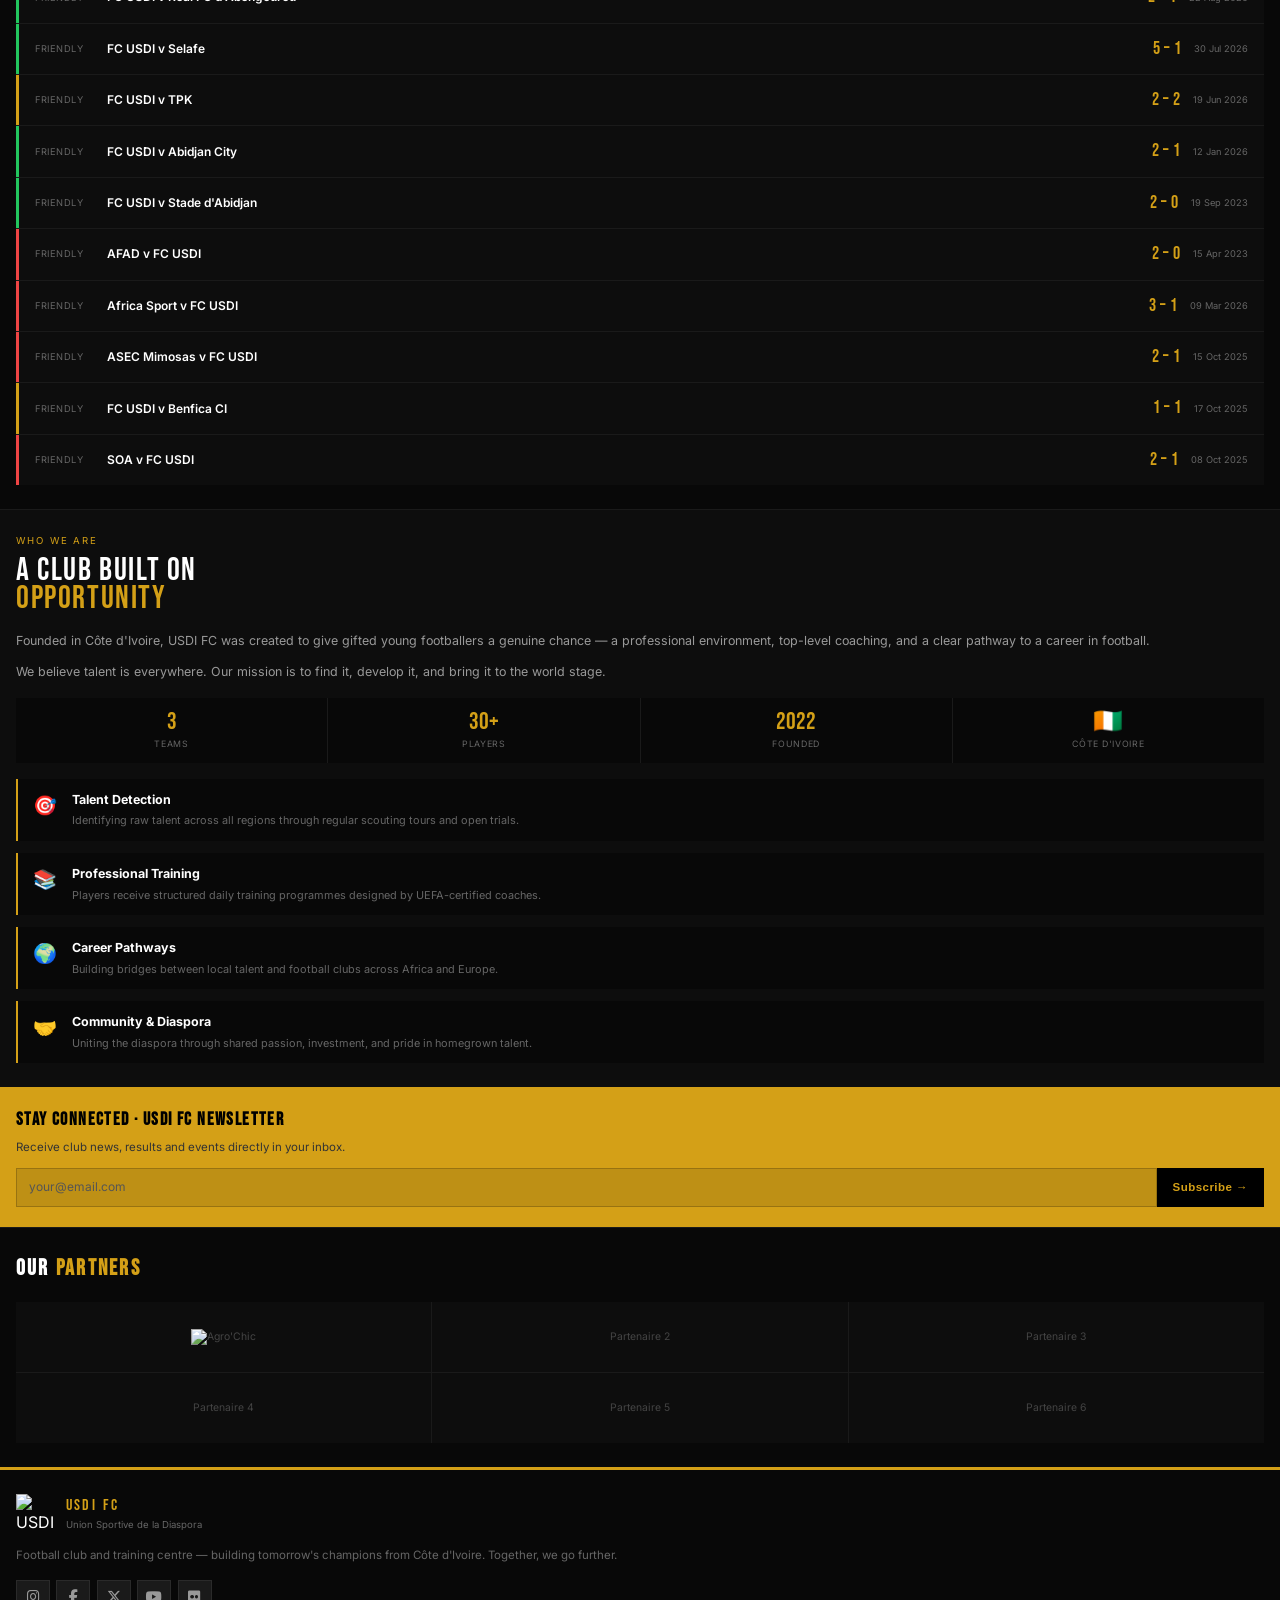
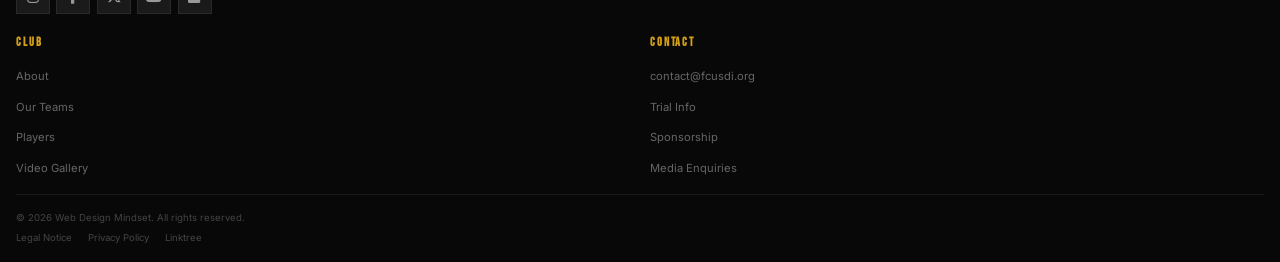
==== commit 0c8c5709: "Theme: replace bright yellow with the softer flyer gold (#D4A017) Co-Authored-By: Claude Sonnet 5.5 " ====
--- a/mobile/index.html
+++ b/mobile/index.html
@@ -15,8 +15,8 @@
       --black:     #080808;
       --black-mid: #0d0d0d;
       --dark:      #1a1a1a;
-      --gold:      #FFD700;
-      --gold-dim:  rgba(255,215,0,0.35);
+      --gold:      #D4A017;
+      --gold-dim:  rgba(212,160,23,0.35);
       --white:     #ffffff;
       --gray-1:    #2a2a2a;
       --gray-2:    #444;
@@ -74,7 +74,7 @@
       font-family:var(--font-b);
     }
     .lang-btn .fi { width:16px; height:12px; border-radius:2px; }
-    .lang-btn.active { color:var(--gold); background:rgba(255,215,0,0.08); }
+    .lang-btn.active { color:var(--gold); background:rgba(212,160,23,0.08); }
     .lang-sep { width:1px; height:18px; background:var(--gray-1); }
     .hamburger { display:flex; flex-direction:column; gap:4px; cursor:pointer; padding:4px; flex-shrink:0; }
     .hamburger span { width:20px; height:2px; background:var(--white); display:block; transition:all var(--tr); }
@@ -159,13 +159,13 @@
     }
     .hero-badge-ring {
       width:90px; height:90px; border-radius:50%;
-      border:2px solid rgba(255,215,0,0.6);
-      box-shadow:0 0 30px rgba(255,215,0,0.2);
+      border:2px solid rgba(212,160,23,0.6);
+      box-shadow:0 0 30px rgba(212,160,23,0.2);
       display:flex; align-items:center; justify-content:center;
       background:rgba(0,0,0,0.5); overflow:hidden;
     }
     .hero-badge-ring img { width:80px; height:80px; border-radius:50%; object-fit:cover; }
-    .hero-badge-label { font-size:0.5rem; color:rgba(255,215,0,0.5); letter-spacing:0.15em; text-align:center; margin-top:0.4rem; text-transform:uppercase; line-height:1.5; }
+    .hero-badge-label { font-size:0.5rem; color:rgba(212,160,23,0.5); letter-spacing:0.15em; text-align:center; margin-top:0.4rem; text-transform:uppercase; line-height:1.5; }
 
     /* Score bar */
     .score-bar {
@@ -276,7 +276,7 @@
     .player-card-num-m { position:absolute; top:6px; right:6px; font-family:var(--font-d); font-size:1rem; color:var(--gold); }
     .player-card-body-m { padding:0.6rem; }
     .player-pos-m { display:inline-block; padding:0.1rem 0.4rem; font-size:0.58rem; font-weight:700; letter-spacing:0.05em; text-transform:uppercase; margin-bottom:0.2rem; }
-    .pos-FWD { background:rgba(255,215,0,0.15); color:var(--gold); }
+    .pos-FWD { background:rgba(212,160,23,0.15); color:var(--gold); }
     .pos-MID { background:rgba(34,197,94,0.15); color:var(--green); }
     .pos-DEF { background:rgba(59,130,246,0.15); color:#60a5fa; }
     .pos-GK  { background:rgba(239,68,68,0.15); color:var(--red); }
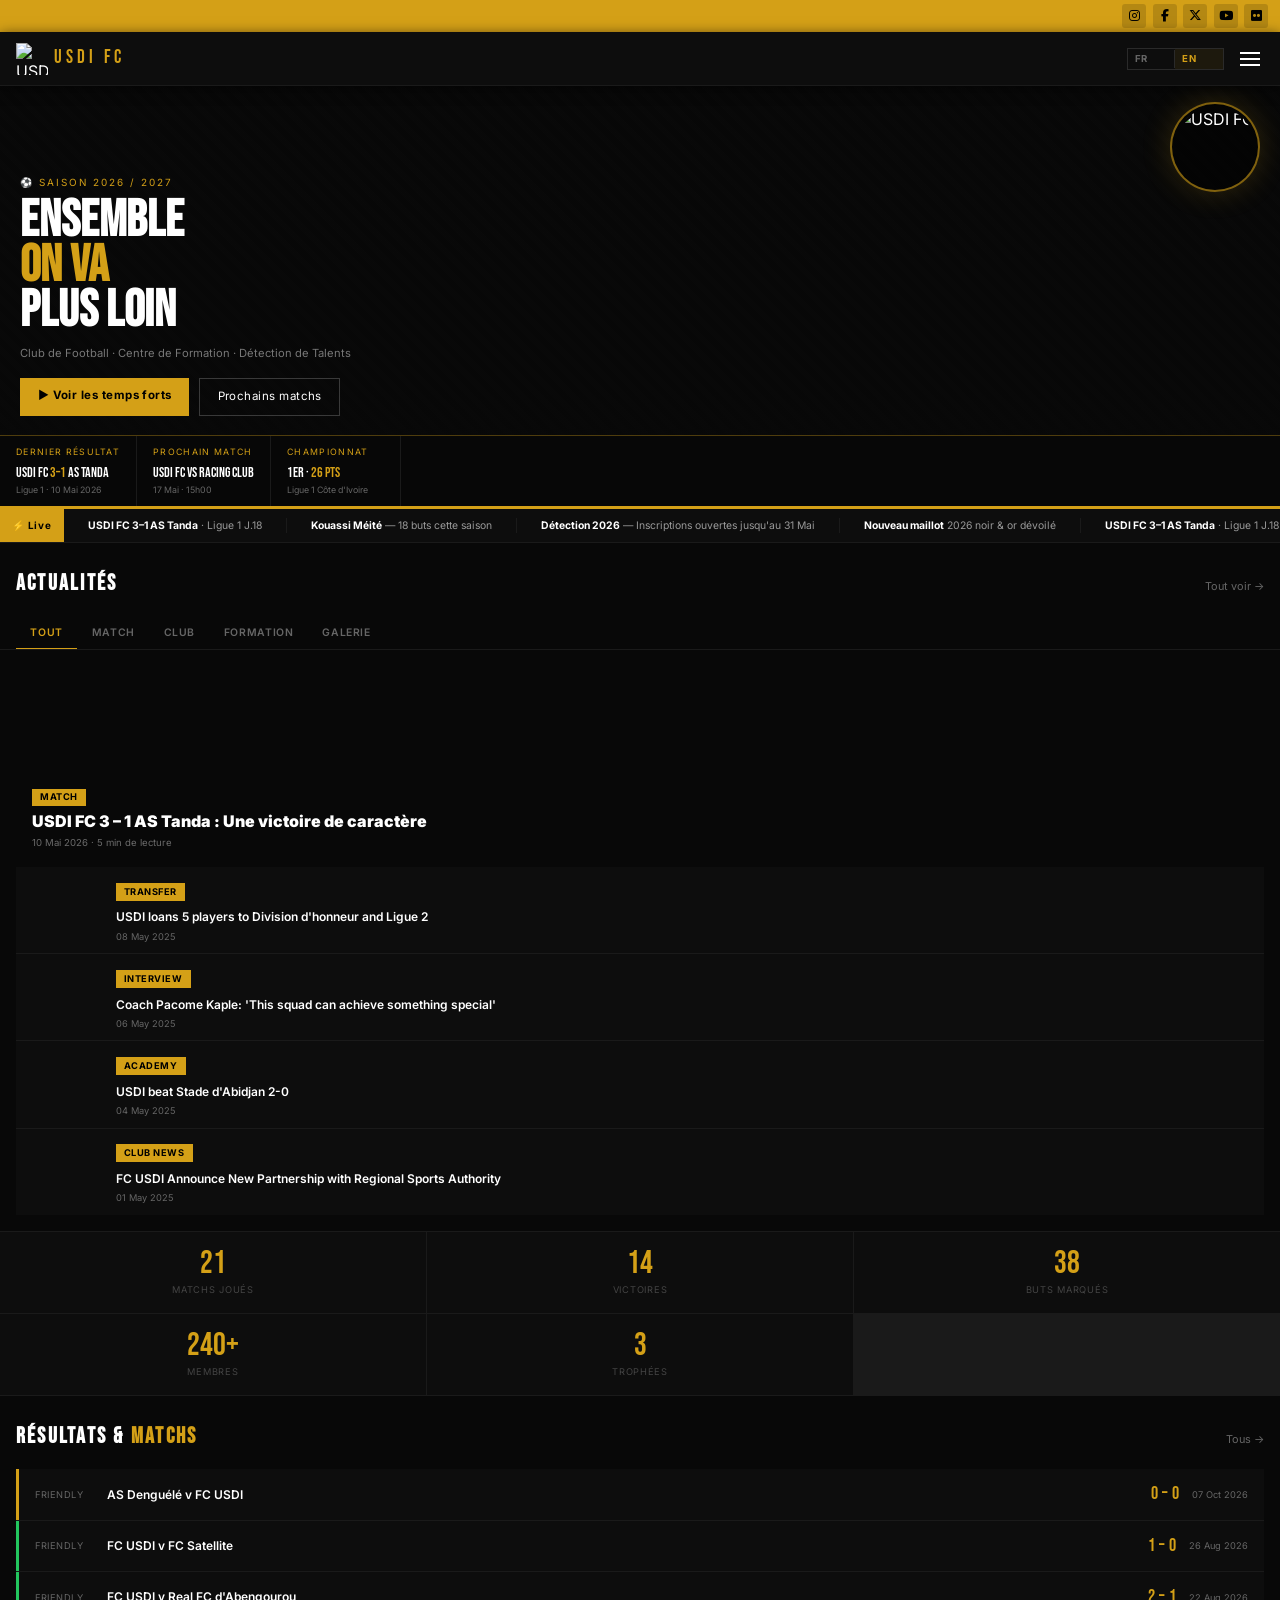
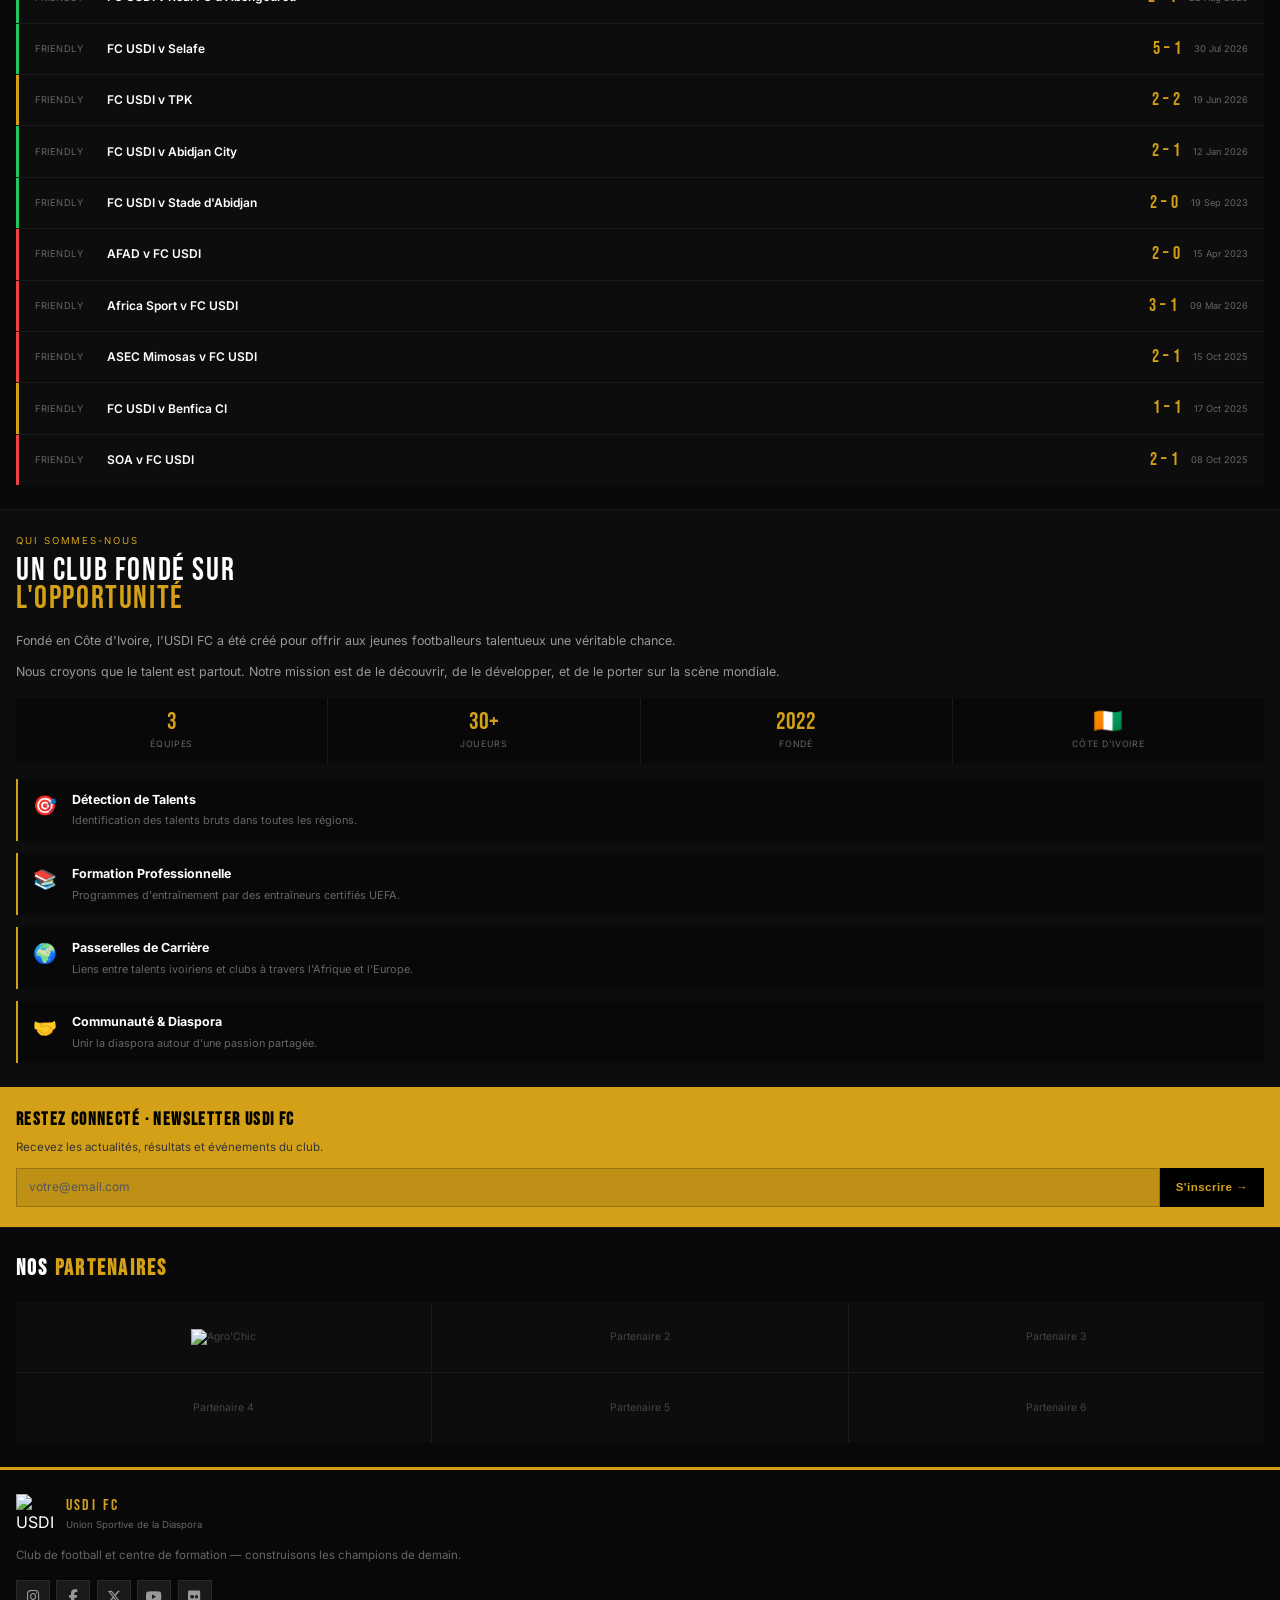
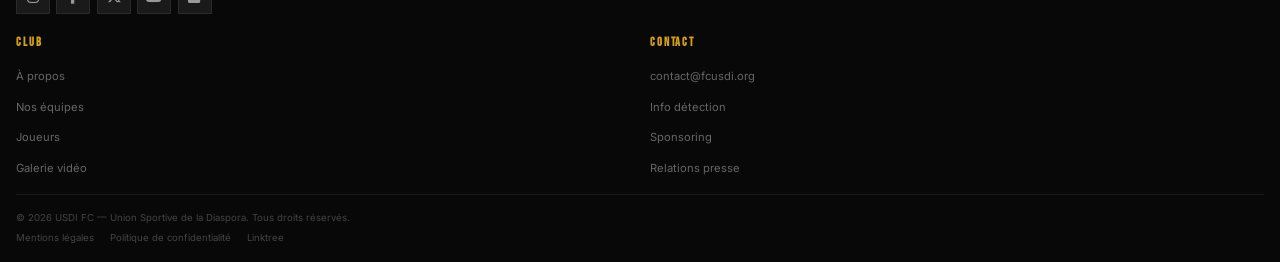
==== commit 3643afd4: "Hero: looping video with sound toggle; auto season (rolls 1 Sept); remove badge label; add AS Dengue" ====
--- a/mobile/index.html
+++ b/mobile/index.html
@@ -393,10 +393,9 @@
     <div class="hero-badge-ring">
       <img src="../img/logo.png" alt="USDI FC" />
     </div>
-    <div class="hero-badge-label">UNION SPORTIVE<br />DE LA DIASPORA</div>
   </div>
   <div class="hero-content">
-    <div class="hero-season" data-i18n="hero.season">⚽ Saison 2025 / 2026</div>
+    <div class="hero-season" data-i18n="hero.season">⚽ Saison 2026 / 2027</div>
     <h1 class="hero-title" data-i18n-html="hero.title">ENSEMBLE<br /><em>ON VA</em><br />PLUS LOIN</h1>
     <p class="hero-subtitle" data-i18n="hero.subtitle">Club de Football · Centre de Formation · Détection de Talents</p>
     <div class="hero-ctas">
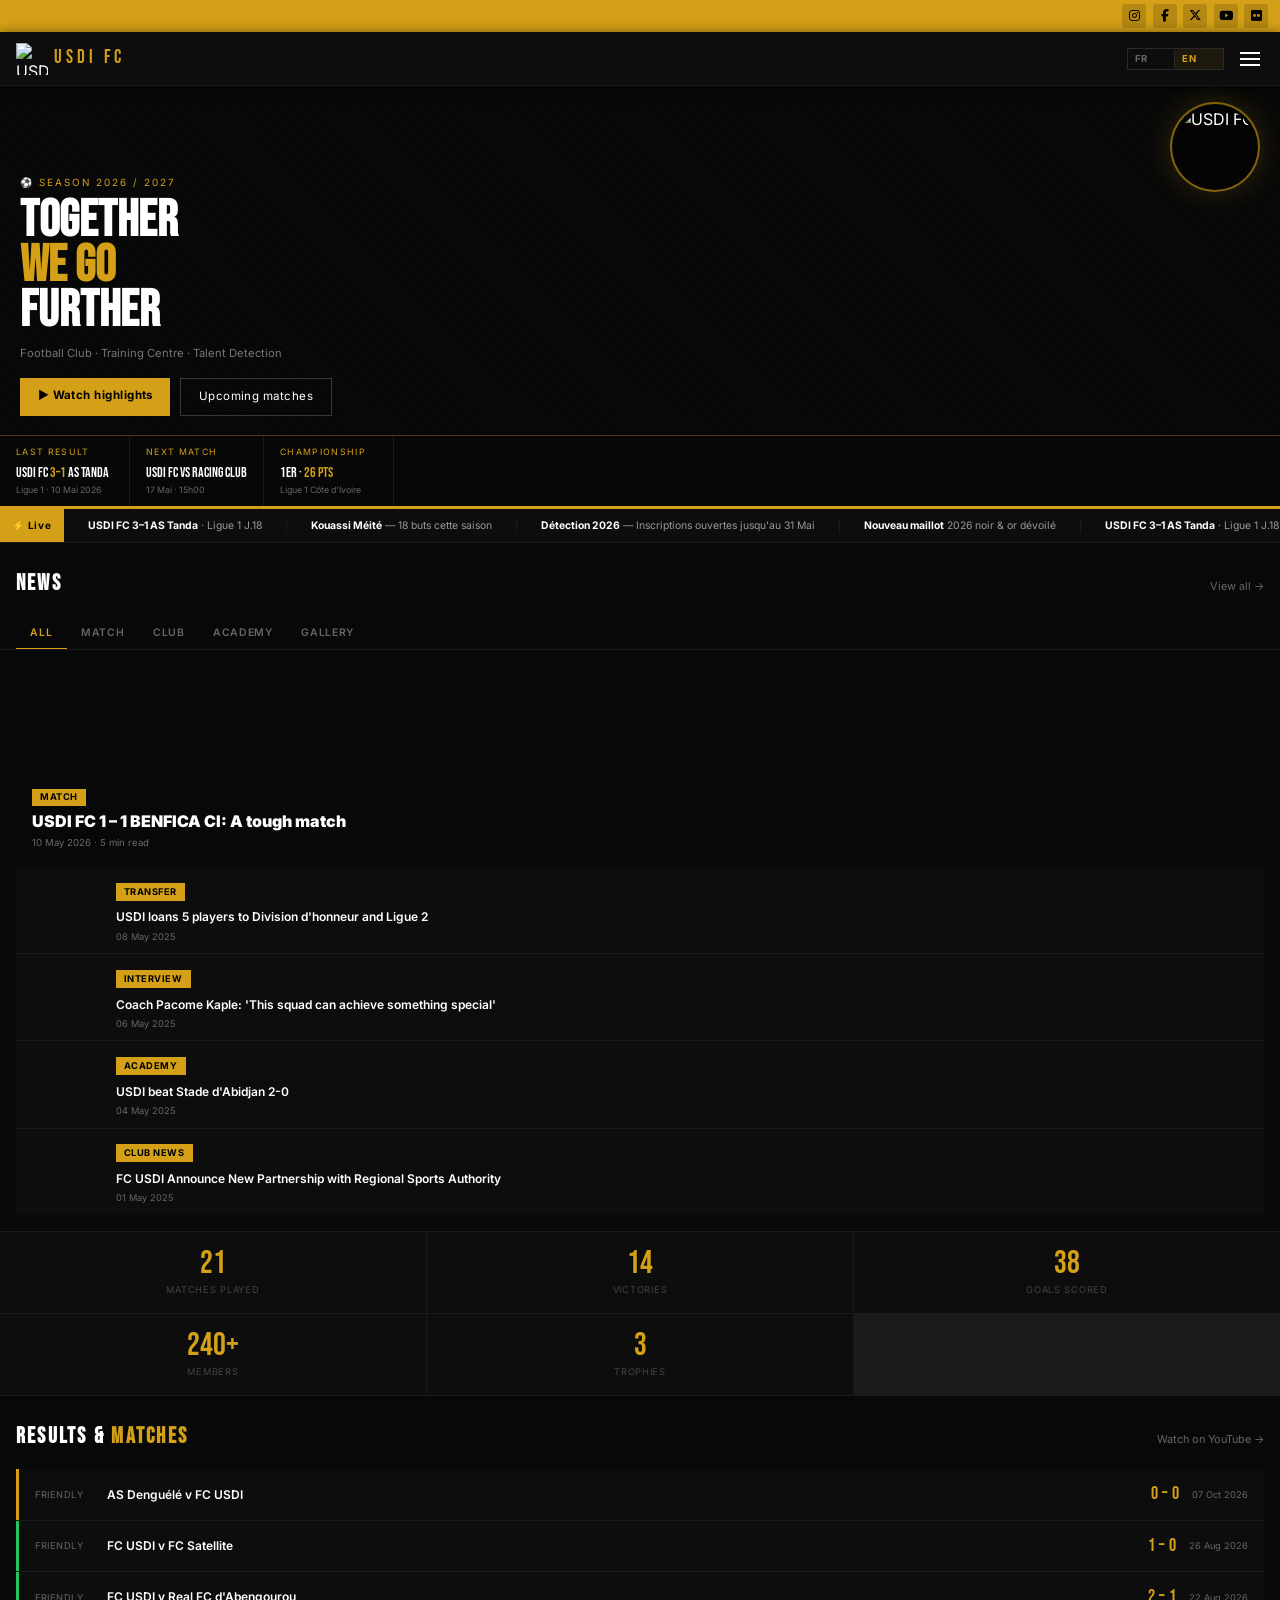
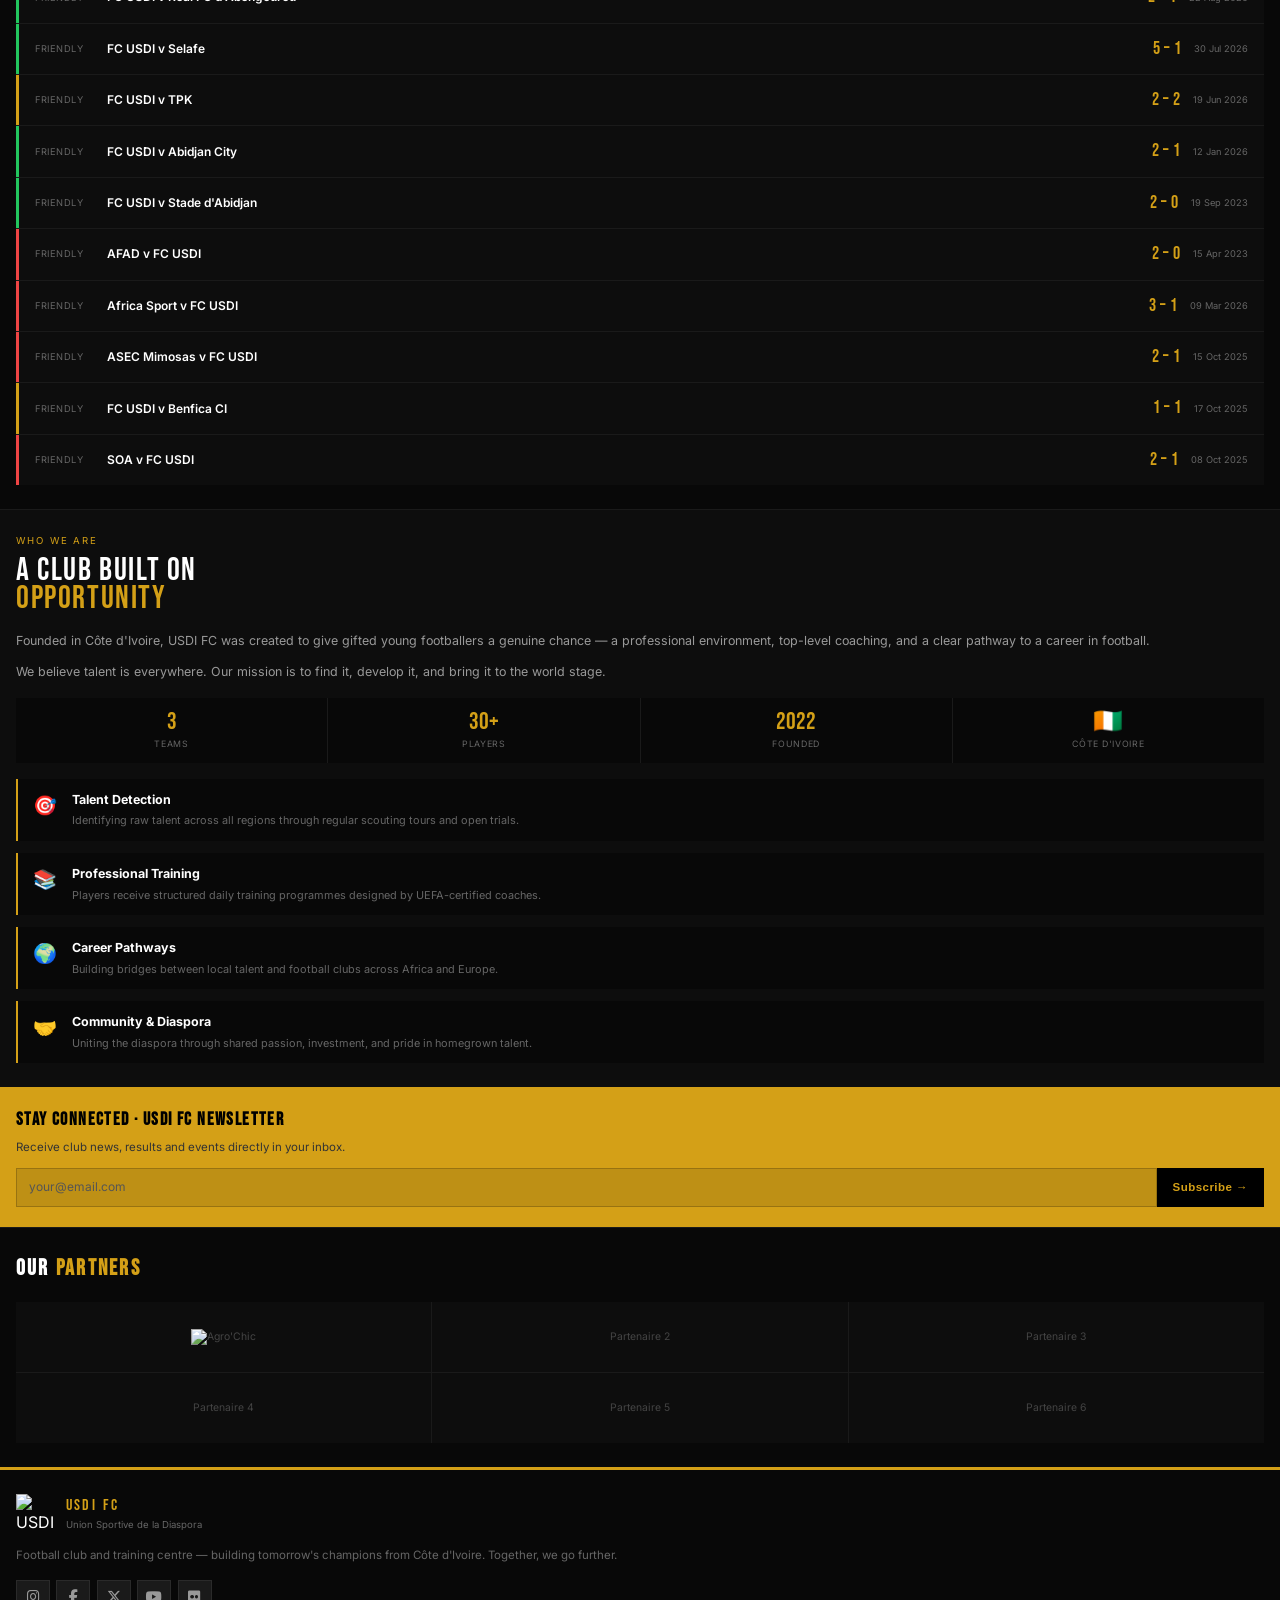
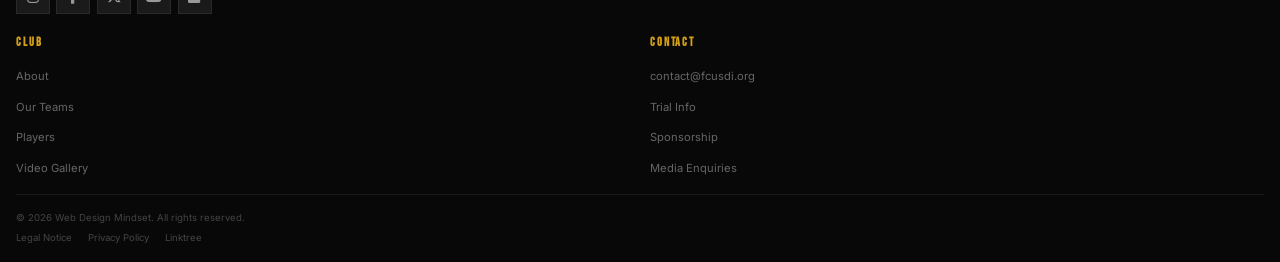
==== commit a0e7f862: "Share thumbnail (og/twitter image) on club pages; animated yellow 'see all players' button Co-Author" ====
--- a/mobile/index.html
+++ b/mobile/index.html
@@ -336,6 +336,19 @@
     .footer-bottom-m a { color:var(--gray-2); }
     .footer-links-m { display:flex; gap:1rem; flex-wrap:wrap; }
   </style>
+  <meta name="description" content="Union Sportive de la Diaspora FC — club de football et centre de formation en Côte d'Ivoire : résultats, équipes, fiches joueurs et détection de talents." />
+  <meta property="og:type" content="website" />
+  <meta property="og:site_name" content="USDI FC" />
+  <meta property="og:title" content="USDI FC — Union Sportive de la Diaspora" />
+  <meta property="og:description" content="Union Sportive de la Diaspora FC — club de football et centre de formation en Côte d'Ivoire : résultats, équipes, fiches joueurs et détection de talents." />
+  <meta property="og:url" content="https://fcusdi.org/mobile/" />
+  <meta property="og:image" content="https://fcusdi.org/img/share-thumbnail.jpg" />
+  <meta property="og:image:width" content="1200" />
+  <meta property="og:image:height" content="630" />
+  <meta name="twitter:card" content="summary_large_image" />
+  <meta name="twitter:title" content="USDI FC — Union Sportive de la Diaspora" />
+  <meta name="twitter:description" content="Union Sportive de la Diaspora FC — club de football et centre de formation en Côte d'Ivoire : résultats, équipes, fiches joueurs et détection de talents." />
+  <meta name="twitter:image" content="https://fcusdi.org/img/share-thumbnail.jpg" />
 </head>
 <body>
 
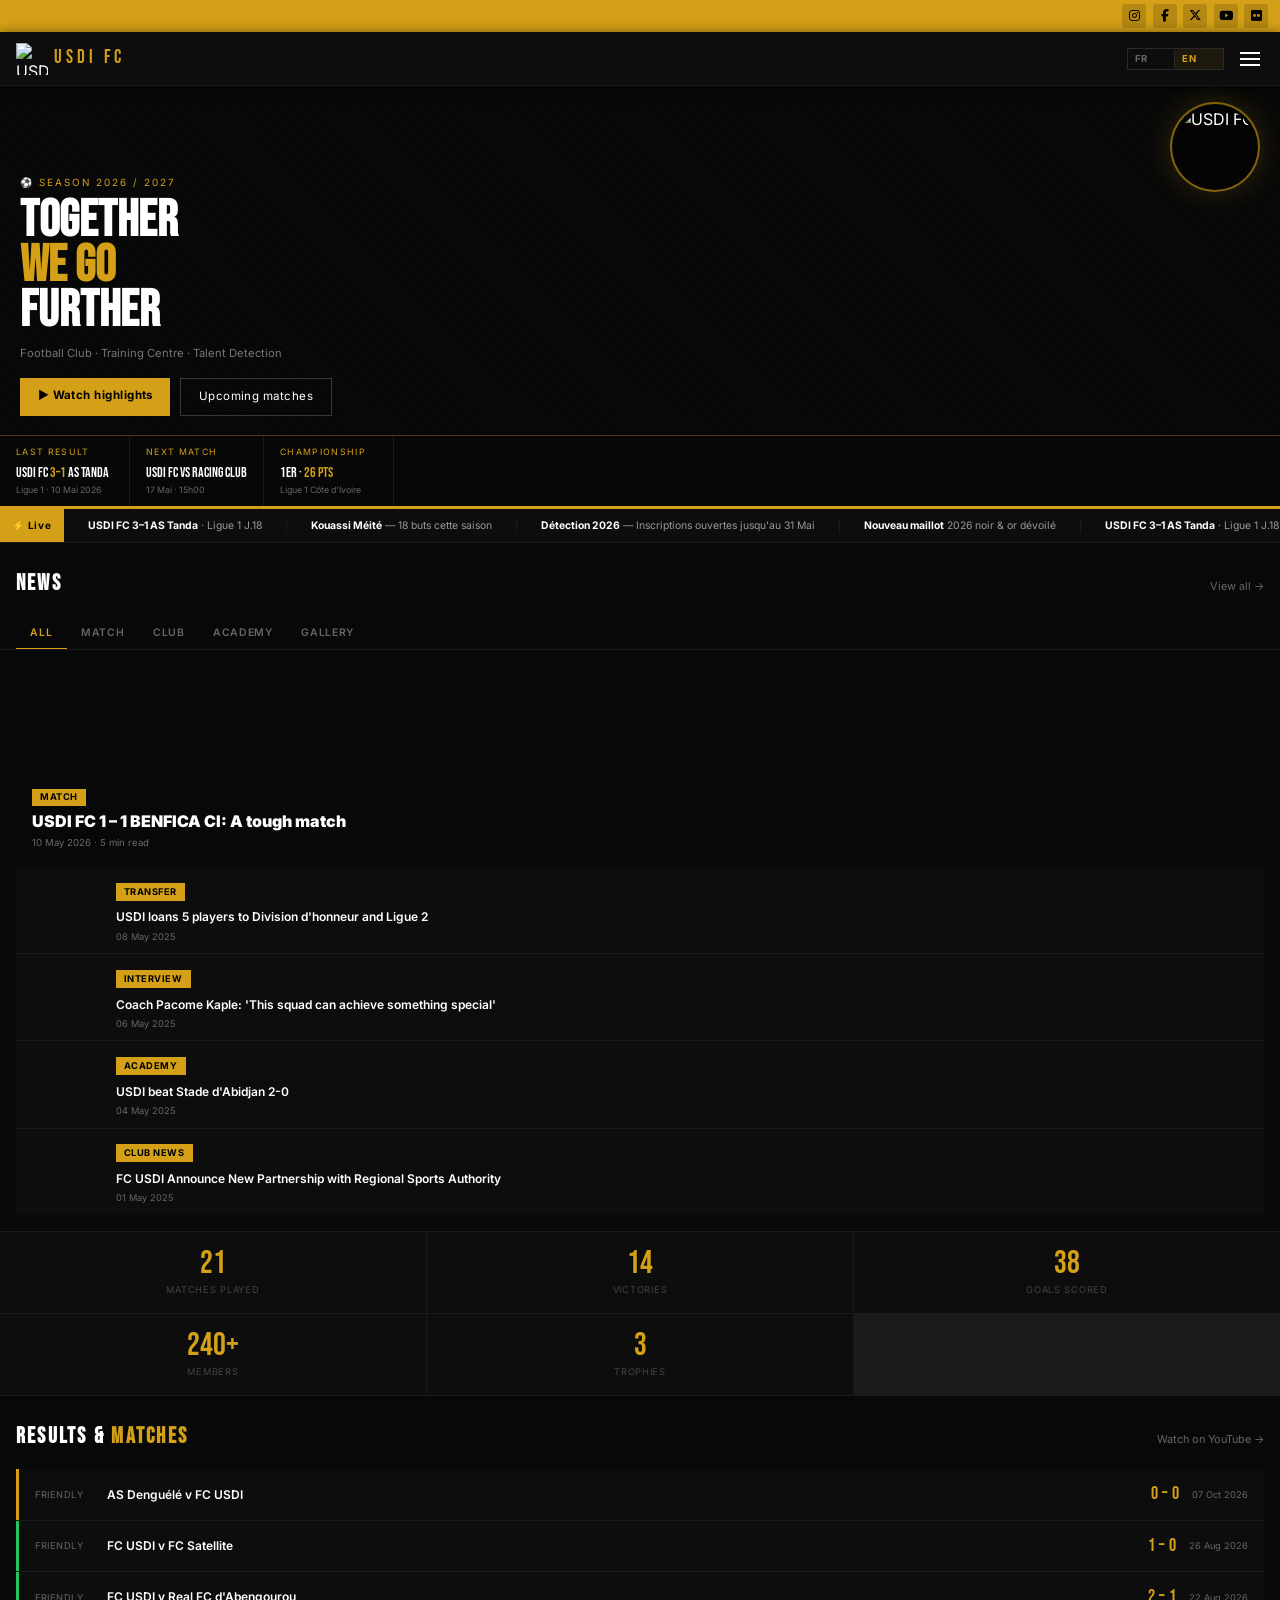
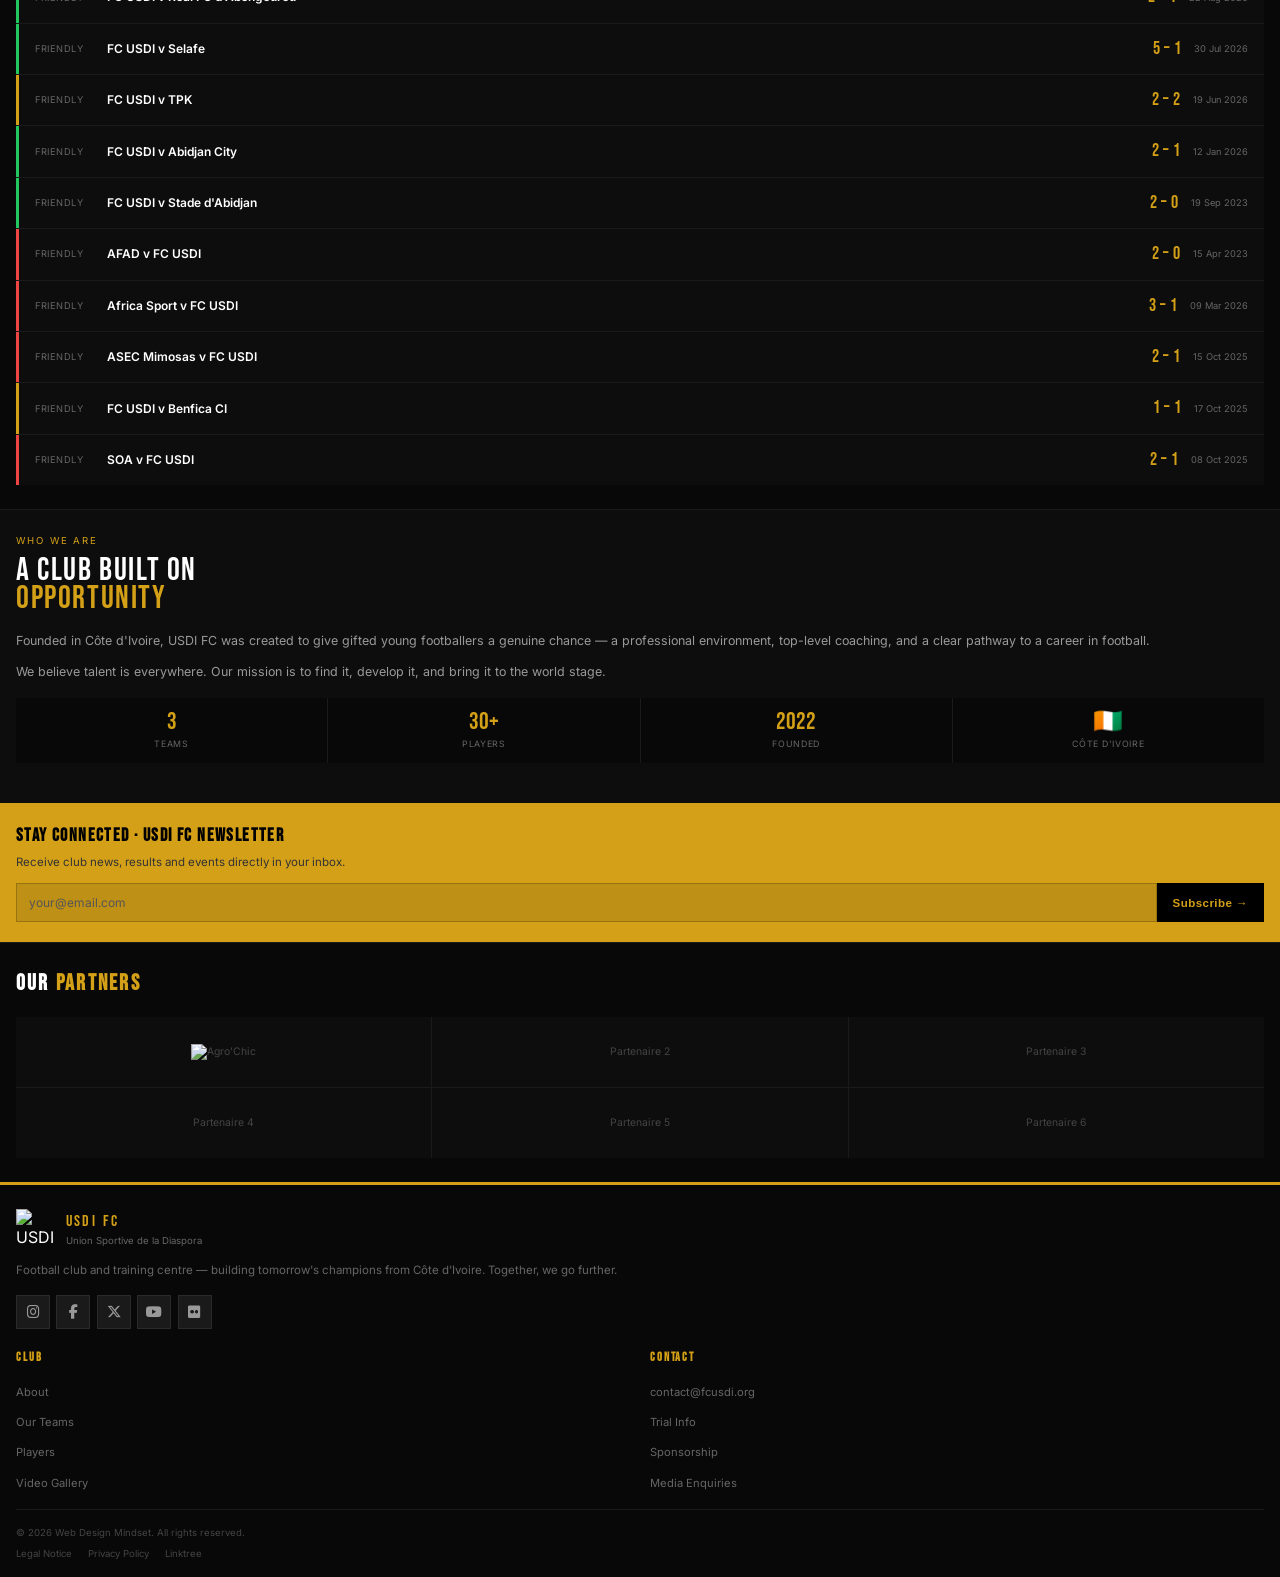
==== commit 034e28b4: "Club section: remove the four pillars (detection, training, career bridges, community) Co-Authored-B" ====
--- a/mobile/index.html
+++ b/mobile/index.html
@@ -514,12 +514,6 @@
       <div class="club-stat-m"><div class="val">2022</div><div class="lbl" data-i18n="club.stat.founded">Fondé</div></div>
       <div class="club-stat-m"><div class="val">🇨🇮</div><div class="lbl">Côte d'Ivoire</div></div>
     </div>
-    <div class="club-pillars-m">
-      <div class="club-pillar-m"><div class="pillar-icon-m">🎯</div><div><h3 data-i18n="club.p1.title">Détection de Talents</h3><p data-i18n="club.p1.text">Identification des talents bruts dans toutes les régions.</p></div></div>
-      <div class="club-pillar-m"><div class="pillar-icon-m">📚</div><div><h3 data-i18n="club.p2.title">Formation Professionnelle</h3><p data-i18n="club.p2.text">Programmes d'entraînement par des entraîneurs certifiés UEFA.</p></div></div>
-      <div class="club-pillar-m"><div class="pillar-icon-m">🌍</div><div><h3 data-i18n="club.p3.title">Passerelles de Carrière</h3><p data-i18n="club.p3.text">Liens entre talents ivoiriens et clubs à travers l'Afrique et l'Europe.</p></div></div>
-      <div class="club-pillar-m"><div class="pillar-icon-m">🤝</div><div><h3 data-i18n="club.p4.title">Communauté &amp; Diaspora</h3><p data-i18n="club.p4.text">Unir la diaspora autour d'une passion partagée.</p></div></div>
-    </div>
   </div>
 </section>
 
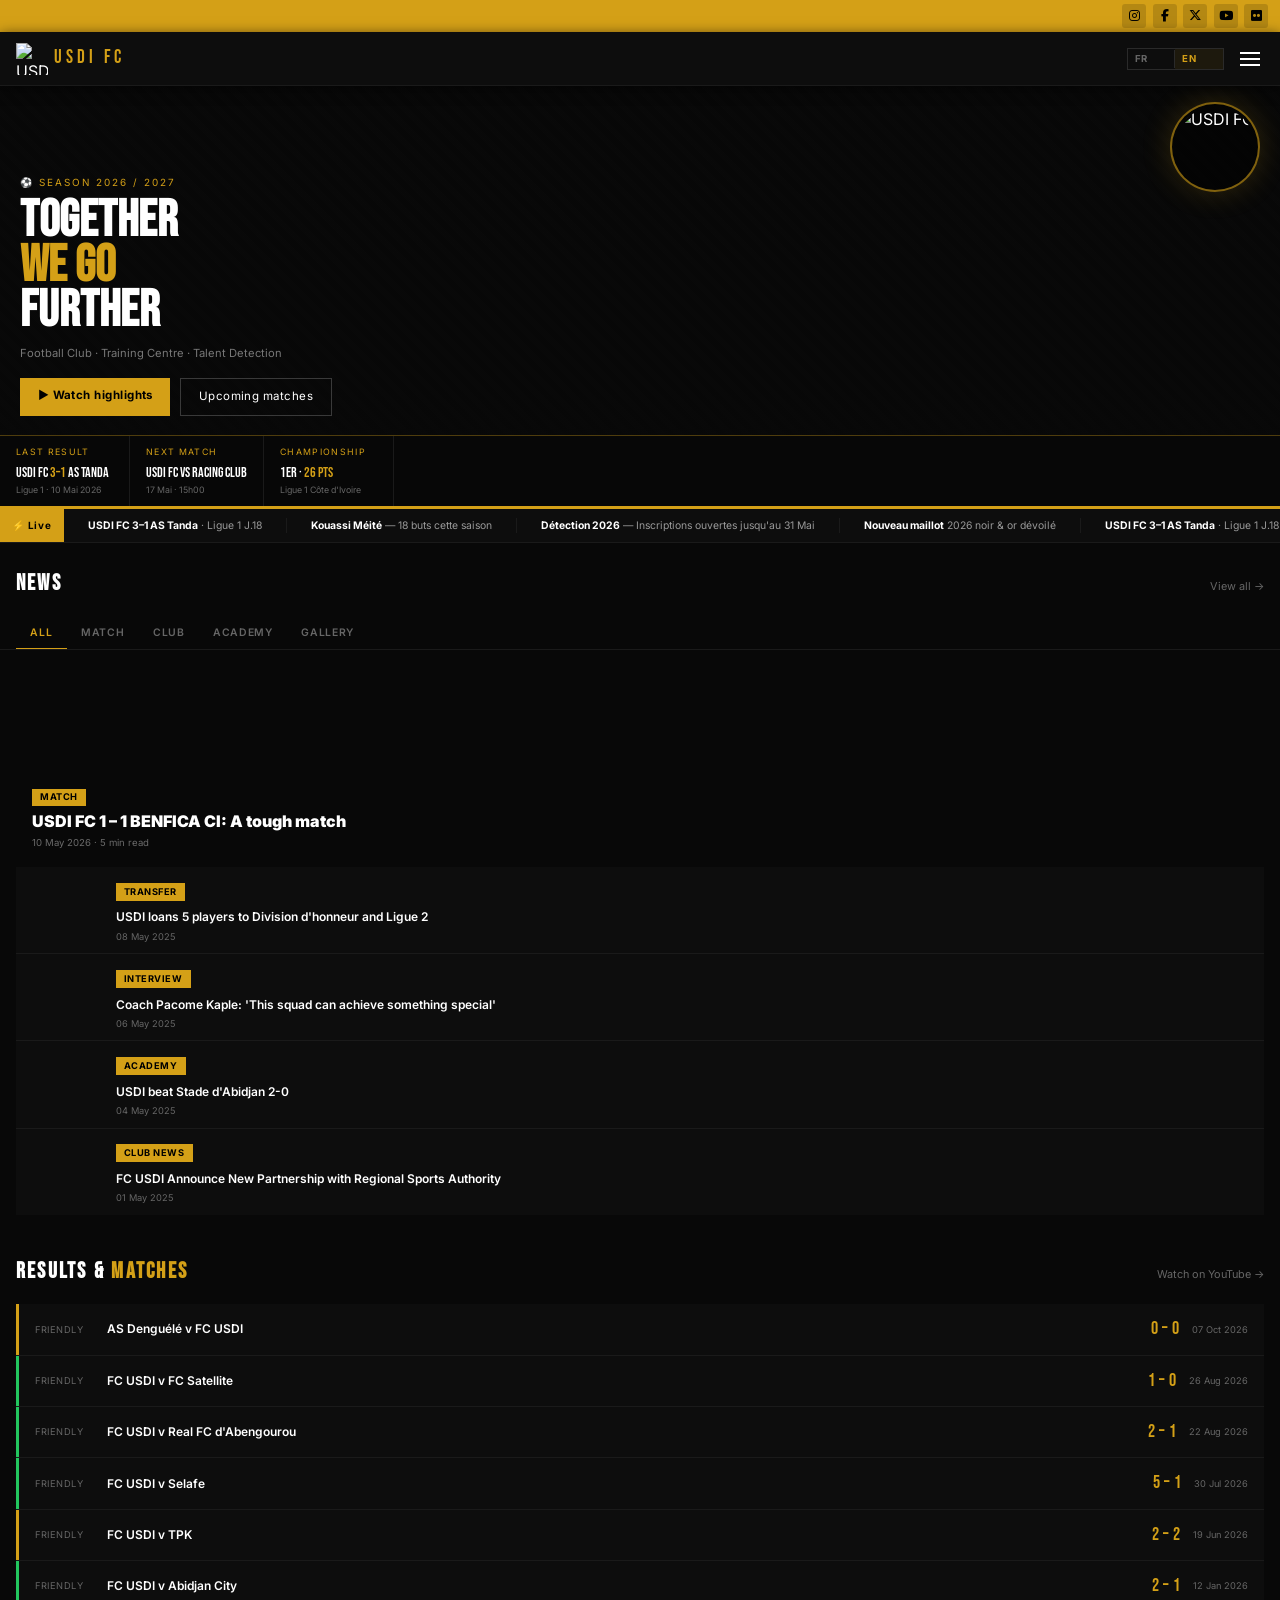
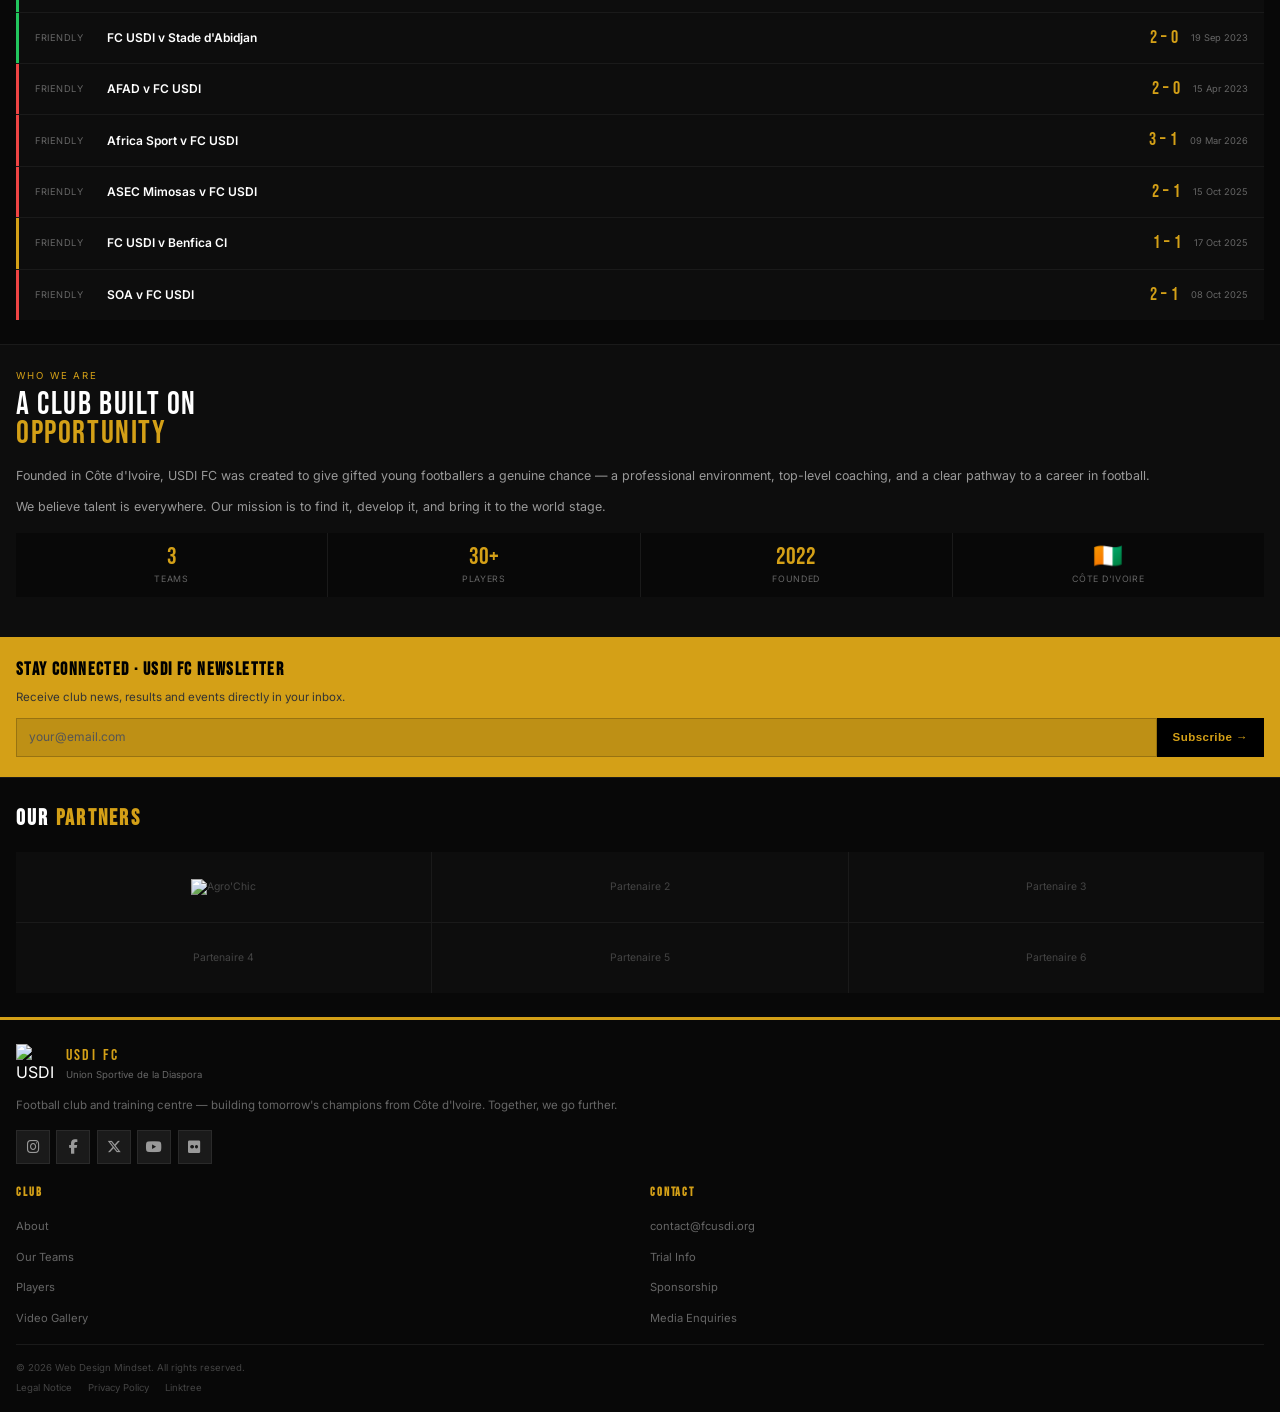
==== commit 81299df0: "Remove the stats band (matches/wins/goals/members/trophies) from home and mobile Co-Authored-By: Cla" ====
--- a/mobile/index.html
+++ b/mobile/index.html
@@ -480,15 +480,6 @@
   <div class="news-grid-mobile" id="news-grid"></div>
 </section>
 
-<!-- STATS BAND -->
-<div class="stats-band">
-  <div class="stat-item-m"><div class="stat-num-m">21</div><div class="stat-lbl-m" data-i18n="stat.matches">Matchs joués</div></div>
-  <div class="stat-item-m"><div class="stat-num-m">14</div><div class="stat-lbl-m" data-i18n="stat.wins">Victoires</div></div>
-  <div class="stat-item-m"><div class="stat-num-m">38</div><div class="stat-lbl-m" data-i18n="stat.goals">Buts marqués</div></div>
-  <div class="stat-item-m"><div class="stat-num-m">240+</div><div class="stat-lbl-m" data-i18n="stat.members">Membres</div></div>
-  <div class="stat-item-m"><div class="stat-num-m">3</div><div class="stat-lbl-m" data-i18n="stat.trophies">Trophées</div></div>
-</div>
-
 <!-- FIXTURES -->
 <section class="fixtures-section" id="fixtures">
   <div class="section-wrap">
